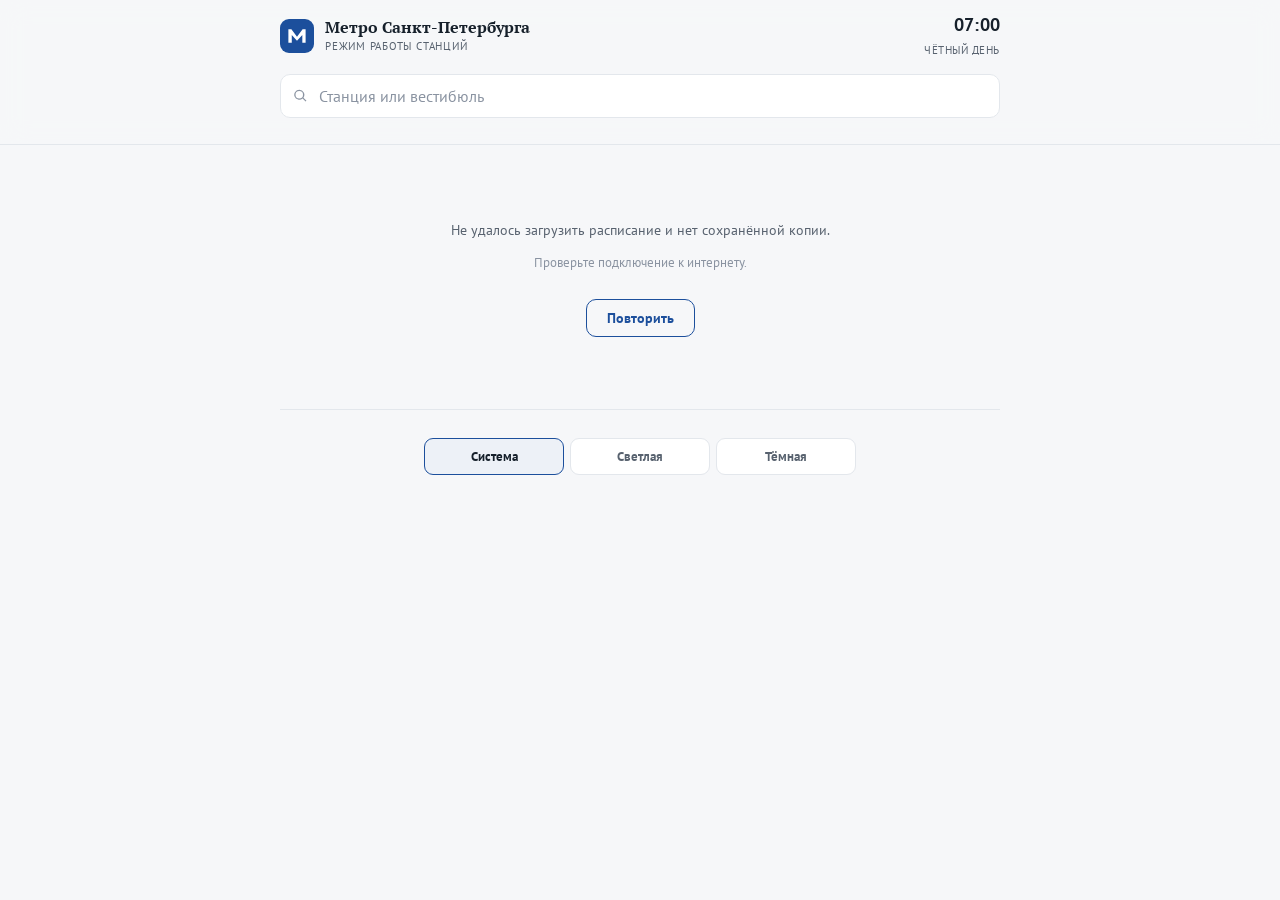
==== index.html @ eb992fce "Add files via upload second edition" ====
<!DOCTYPE html>
<html lang="ru" data-theme="system">
<head>
  <meta charset="UTF-8">
  <meta name="viewport" content="width=device-width, initial-scale=1, viewport-fit=cover">
  <meta name="theme-color" content="#ffffff" id="themeColor">
  <meta name="description" content="Время работы вестибюлей, первые и последние поезда метро Санкт-Петербурга. Работает офлайн.">
  <title>Метро СПб · Режим станций</title>

  <link rel="manifest" href="manifest.webmanifest">
  <link rel="icon" type="image/png" sizes="32x32" href="icons/favicon-32.png">
  <link rel="apple-touch-icon" href="icons/apple-touch-icon.png">
  <meta name="apple-mobile-web-app-capable" content="yes">
  <meta name="apple-mobile-web-app-status-bar-style" content="black-translucent">
  <meta name="apple-mobile-web-app-title" content="Метро СПб">

  <link rel="preconnect" href="https://fonts.googleapis.com">
  <link rel="preconnect" href="https://fonts.gstatic.com" crossorigin>
  <link rel="stylesheet" href="https://fonts.googleapis.com/css2?family=PT+Sans:ital,wght@0,400;0,700;1,400&family=PT+Serif:wght@400;700&display=swap">

  <link rel="stylesheet" href="styles.css">
</head>
<body>
  <!-- Переиспользуемый логотип «М» метрополитена -->
  <svg width="0" height="0" style="position:absolute" aria-hidden="true">
    <symbol id="metroM" viewBox="0 0 24 24">
      <path d="M2.6 19.4V4.6h3.3l6.1 8.1 6.1-8.1h3.3v14.8h-3.6v-8.6L12 17.1 6.3 10.8v8.6z"
            fill="currentColor"/>
    </symbol>
  </svg>

  <header class="topbar" id="topbar">
    <div class="topbar__row">
      <div class="brand">
        <span class="brand__mark" aria-hidden="true">
          <svg class="brand__m" viewBox="0 0 24 24"><use href="#metroM"/></svg>
        </span>
        <span class="brand__text">
          <span class="brand__title">Метро Санкт-Петербурга</span>
          <span class="brand__sub">режим работы станций</span>
        </span>
      </div>
      <div class="clock" id="clock">
        <span class="clock__time" id="clockTime">--:--</span>
        <span class="clock__parity" id="clockParity"></span>
      </div>
    </div>

    <div class="search">
      <input id="search" type="search" inputmode="search" autocomplete="off"
             placeholder="Станция или вестибюль" aria-label="Поиск станции">
      <button class="search__clear" id="searchClear" aria-label="Очистить" hidden>×</button>
    </div>

    <nav class="lines" id="lineFilter" aria-label="Линии"></nav>
  </header>

  <main id="list" class="list" aria-live="polite" aria-busy="true">
    <div class="loader" id="loader">
      <span class="loader__spin" aria-hidden="true"></span>
      <span class="loader__text">Загрузка расписания…</span>
    </div>
  </main>

  <footer class="foot" id="foot"></footer>

  <div class="theme" role="group" aria-label="Тема оформления">
    <button class="theme__btn" data-theme-set="system">Система</button>
    <button class="theme__btn" data-theme-set="light">Светлая</button>
    <button class="theme__btn" data-theme-set="dark">Тёмная</button>
  </div>

  <div class="toast" id="toast" role="status" aria-live="polite" hidden></div>

  <script type="module" src="app.js"></script>
</body>
</html>
---- styles.css ----
/* ===== Темы ===== */
:root {
  --bg: #f6f7f9;
  --surface: #ffffff;
  --surface-2: #f0f2f5;
  --hair: #e3e7ec;
  --text: #16202b;
  --muted: #58626f;
  --muted-2: #8a93a1;
  --open: #15824f;
  --soon: #ad6a14;
  --shut: #7c8694;
  --accent: #1c4f9c;
  --shadow: 0 1px 2px rgba(20,30,45,.05), 0 1px 1px rgba(20,30,45,.04);

  --serif: "PT Serif", Georgia, "Times New Roman", serif;
  --sans: "PT Sans", -apple-system, BlinkMacSystemFont, "Segoe UI", Roboto, Arial, sans-serif;

  --r: 12px;
  --pad: 16px;
  --maxw: 720px;
  --safe-t: env(safe-area-inset-top, 0px);
  --safe-b: env(safe-area-inset-bottom, 0px);

  font-synthesis-weight: none;
  -webkit-text-size-adjust: 100%;
}

@media (prefers-color-scheme: dark) {
  :root {
    --bg: #0c0f14; --surface: #141a23; --surface-2: #1a212c; --hair: #28303d;
    --text: #eef2f7; --muted: #93a0b4; --muted-2: #6b7689;
    --open: #34d39a; --soon: #f5b14c; --shut: #7a8090; --accent: #8fb0ff;
    --shadow: none;
  }
}
:root[data-theme="light"] {
  --bg: #f6f7f9; --surface: #ffffff; --surface-2: #f0f2f5; --hair: #e3e7ec;
  --text: #16202b; --muted: #58626f; --muted-2: #8a93a1;
  --open: #15824f; --soon: #ad6a14; --shut: #7c8694; --accent: #1c4f9c;
  --shadow: 0 1px 2px rgba(20,30,45,.05), 0 1px 1px rgba(20,30,45,.04);
}
:root[data-theme="dark"] {
  --bg: #0c0f14; --surface: #141a23; --surface-2: #1a212c; --hair: #28303d;
  --text: #eef2f7; --muted: #93a0b4; --muted-2: #6b7689;
  --open: #34d39a; --soon: #f5b14c; --shut: #7a8090; --accent: #8fb0ff;
  --shadow: none;
}

* { box-sizing: border-box; }
html, body { margin: 0; }
body {
  background: var(--bg);
  color: var(--text);
  font-family: var(--sans);
  font-size: 16px;
  line-height: 1.4;
  -webkit-font-smoothing: antialiased;
  overflow-wrap: anywhere;
}
.tnum { font-variant-numeric: tabular-nums; font-feature-settings: "tnum" 1; }

/* ===== Логотип «М» ===== */
.mmark {
  flex: none;
  display: inline-flex; align-items: center; gap: 1px;
  background: var(--c, var(--muted)); color: #fff;
  border-radius: 6px; padding: 3px 7px 3px 5px;
  font-family: var(--sans); font-weight: 700; line-height: 1;
}
.mmark svg { width: 15px; height: 15px; }
.mmark__n { font-size: 13px; letter-spacing: .01em; }

/* ===== Шапка ===== */
.topbar {
  position: sticky; top: 0; z-index: 20;
  background: color-mix(in srgb, var(--bg) 88%, transparent);
  backdrop-filter: saturate(140%) blur(14px);
  -webkit-backdrop-filter: saturate(140%) blur(14px);
  border-bottom: 1px solid var(--hair);
  padding: calc(var(--safe-t) + 12px) var(--pad) 12px;
}
.topbar__row {
  max-width: var(--maxw); margin: 0 auto;
  display: flex; align-items: center; justify-content: space-between; gap: 12px;
}
.brand { display: flex; align-items: center; gap: 11px; min-width: 0; }
.brand__mark {
  flex: none; width: 34px; height: 34px; border-radius: 9px;
  display: grid; place-items: center;
  background: var(--accent); color: #fff;
}
.brand__m { width: 22px; height: 22px; fill: currentColor; }
.brand__text { display: flex; flex-direction: column; min-width: 0; }
.brand__title {
  font-family: var(--serif); font-weight: 700; font-size: 15.5px; letter-spacing: 0;
  white-space: nowrap; overflow: hidden; text-overflow: ellipsis;
}
.brand__sub { font-size: 11px; color: var(--muted); text-transform: uppercase; letter-spacing: .07em; }

.clock { text-align: right; flex: none; }
.clock__time { display: block; font-weight: 700; font-size: 18px; letter-spacing: .01em; font-variant-numeric: tabular-nums; }
.clock__parity { font-size: 10.5px; color: var(--muted); text-transform: uppercase; letter-spacing: .05em; }

/* ===== Поиск ===== */
.search { max-width: var(--maxw); margin: 14px auto 0; position: relative; }
.search input {
  width: 100%; appearance: none;
  background: var(--surface); border: 1px solid var(--hair); border-radius: 10px;
  color: var(--text); font-family: var(--sans); font-size: 16px;
  padding: 11px 40px 11px 38px; outline: none;
}
.search input::placeholder { color: var(--muted-2); }
.search input:focus { border-color: var(--accent); }
.search::before {
  content: ""; position: absolute; left: 13px; top: 50%; transform: translateY(-50%);
  width: 15px; height: 15px; background: var(--muted-2);
  -webkit-mask: url("data:image/svg+xml;utf8,<svg xmlns='http://www.w3.org/2000/svg' viewBox='0 0 24 24'><path fill='black' d='M10 2a8 8 0 105.29 14.03l4.84 4.84 1.42-1.42-4.84-4.84A8 8 0 0010 2zm0 2a6 6 0 110 12 6 6 0 010-12z'/></svg>") center/contain no-repeat;
  mask: url("data:image/svg+xml;utf8,<svg xmlns='http://www.w3.org/2000/svg' viewBox='0 0 24 24'><path fill='black' d='M10 2a8 8 0 105.29 14.03l4.84 4.84 1.42-1.42-4.84-4.84A8 8 0 0010 2zm0 2a6 6 0 110 12 6 6 0 010-12z'/></svg>") center/contain no-repeat;
}
.search__clear {
  position: absolute; right: 6px; top: 50%; transform: translateY(-50%);
  width: 30px; height: 30px; border: 0; border-radius: 50%;
  background: transparent; color: var(--muted); font-size: 22px; line-height: 1; cursor: pointer;
}

/* ===== Фильтр линий ===== */
.lines {
  max-width: var(--maxw); margin: 12px auto 0;
  display: flex; gap: 7px; overflow-x: auto; scrollbar-width: none; padding-bottom: 2px;
}
.lines::-webkit-scrollbar { display: none; }
.chip {
  flex: none; display: inline-flex; align-items: center; gap: 6px;
  height: 32px; padding: 0 12px; border-radius: 999px;
  border: 1px solid var(--hair); background: var(--surface);
  color: var(--text); font-family: var(--sans); font-size: 13px; font-weight: 700; cursor: pointer;
  transition: border-color .12s, background .12s;
}
.chip__m { display: inline-flex; }
.chip__m svg { width: 14px; height: 14px; fill: currentColor; }
.chip[aria-pressed="true"] { border-color: var(--accent); background: color-mix(in srgb, var(--accent) 9%, var(--surface)); }

/* ===== Список ===== */
.list { max-width: var(--maxw); margin: 0 auto; padding: 6px var(--pad) 8px; }

.line-head { display: flex; align-items: center; gap: 10px; padding: 22px 2px 9px; }
.line-head__text { display: flex; flex-direction: column; min-width: 0; }
.line-head__name { font-family: var(--serif); font-weight: 700; font-size: 15px; }
.line-head__dir { color: var(--muted); font-size: 11.5px; margin-top: 1px; }

.stn {
  background: var(--surface); border: 1px solid var(--hair);
  border-radius: var(--r); margin-top: 7px; overflow: hidden; box-shadow: var(--shadow);
}
.stn--closed { opacity: .6; }
.stn__head {
  display: grid; grid-template-columns: auto 1fr auto auto; gap: 10px;
  align-items: center; width: 100%; text-align: left;
  background: transparent; border: 0; color: inherit; font: inherit;
  padding: 12px 13px; cursor: pointer; -webkit-tap-highlight-color: transparent;
}
.stn__name { font-family: var(--serif); font-weight: 700; font-size: 15.5px; min-width: 0; }
.stn__status { justify-self: end; }
.stn__chev {
  justify-self: end; width: 9px; height: 9px; flex: none;
  border-right: 2px solid var(--muted-2); border-bottom: 2px solid var(--muted-2);
  transform: rotate(45deg) translate(-1px,-1px); transition: transform .15s;
}
.stn__head[aria-expanded="true"] .stn__chev { transform: rotate(-135deg); }

.pill {
  display: inline-flex; align-items: center;
  font-size: 11.5px; font-weight: 700; padding: 4px 9px; border-radius: 999px; white-space: nowrap;
}
.pill--open { color: var(--open); background: color-mix(in srgb, var(--open) 13%, transparent); }
.pill--soon { color: var(--soon); background: color-mix(in srgb, var(--soon) 14%, transparent); }
.pill--shut { color: var(--shut); background: color-mix(in srgb, var(--shut) 15%, transparent); }

.stn__body { padding: 0 13px 13px; }
.stn__body[hidden] { display: none; }

/* поезда */
.dirs { display: grid; gap: 7px; }
.dir { background: var(--surface-2); border: 1px solid var(--hair); border-radius: 10px; padding: 9px 11px; }
.dir__to { font-size: 12.5px; color: var(--text); font-weight: 700; margin-bottom: 6px; }
.dir__row { display: flex; align-items: baseline; gap: 8px; margin-top: 4px; flex-wrap: wrap; }
.dir__lbl { font-size: 10.5px; color: var(--muted-2); text-transform: uppercase; letter-spacing: .04em; width: 62px; flex: none; }
.tt { font-weight: 700; font-size: 16.5px; display: inline-flex; align-items: baseline; gap: 3px; }
.tt small { font-size: 9.5px; font-weight: 700; color: var(--muted-2); text-transform: uppercase; }
.tt--today { color: var(--text); }
.tt--today small { color: var(--accent); }
.tt--off { opacity: .38; }
.tt--last { color: var(--text); }
.dir__cd {
  font-size: 11.5px; font-weight: 700; color: var(--soon);
  background: color-mix(in srgb, var(--soon) 13%, transparent); padding: 2px 8px; border-radius: 999px;
}
.dir__cd--now { color: #fff; background: var(--soon); }

/* вестибюли */
.vest { margin-top: 7px; }
.vt { padding: 11px 0; border-top: 1px solid var(--hair); }
.vt:first-child { border-top: 0; padding-top: 4px; }
.vt__head { display: flex; align-items: flex-start; gap: 8px; margin-bottom: 8px; }
.vt__dot { width: 8px; height: 8px; border-radius: 50%; margin-top: 5px; flex: none; }
.vt__dot--open { background: var(--open); }
.vt__dot--shut { background: var(--shut); }
.vt__dot--unk { background: var(--muted-2); }
.vt__name { font-size: 13.5px; line-height: 1.35; }
.vt__grid { display: flex; gap: 7px; padding-left: 16px; }
.vt__grid > div {
  flex: 1; background: var(--surface-2); border: 1px solid var(--hair);
  border-radius: 9px; padding: 7px 9px; display: flex; flex-direction: column; gap: 3px;
}
.vt__lbl { font-size: 9.5px; color: var(--muted-2); text-transform: uppercase; letter-spacing: .03em; }
.vt__grid .tnum { font-weight: 700; font-size: 14.5px; }
.vest__note {
  margin: 8px 0 0 16px; font-size: 12px; color: var(--soon);
  background: color-mix(in srgb, var(--soon) 9%, transparent); border-radius: 8px; padding: 6px 9px;
}

.closed-banner {
  font-size: 13px; color: var(--shut);
  background: color-mix(in srgb, var(--shut) 12%, transparent);
  border: 1px solid var(--hair); border-radius: 9px; padding: 10px 12px;
}

/* ===== Загрузка / пусто / ошибка ===== */
.loader { display: flex; flex-direction: column; align-items: center; gap: 14px; padding: 70px 20px; color: var(--muted); }
.loader__spin {
  width: 30px; height: 30px; border-radius: 50%;
  border: 3px solid var(--hair); border-top-color: var(--accent);
  animation: spin .8s linear infinite;
}
.loader__text { font-size: 13.5px; }
@keyframes spin { to { transform: rotate(360deg); } }

.empty { text-align: center; color: var(--muted); padding: 56px 20px; font-size: 14px; }
.empty__hint { color: var(--muted-2); font-size: 13px; }
.retry {
  margin-top: 14px; border: 1px solid var(--accent); background: transparent; color: var(--accent);
  font-family: var(--sans); font-weight: 700; font-size: 14px; padding: 9px 20px; border-radius: 10px; cursor: pointer;
}
.retry:hover { background: color-mix(in srgb, var(--accent) 10%, transparent); }

/* ===== Подвал ===== */
.foot {
  max-width: var(--maxw); margin: 0 auto; padding: 14px var(--pad) 6px;
  color: var(--muted-2); font-size: 12px; line-height: 1.6; border-top: 1px solid var(--hair); margin-top: 8px;
}
.foot p { margin: 4px 0; }
.foot__date { color: var(--muted); }
.foot a { color: var(--muted); text-decoration: none; border-bottom: 1px solid var(--hair); }
.foot a:hover { color: var(--text); }
.foot__links { margin-top: 6px; }
.foot__meta { margin-top: 8px; }

/* ===== Переключатель темы (внизу) ===== */
.theme {
  max-width: var(--maxw);
  margin: 8px auto calc(20px + var(--safe-b));
  padding: 0 var(--pad);
  display: flex; justify-content: center; gap: 6px;
}
.theme__btn {
  flex: 1; max-width: 140px;
  border: 1px solid var(--hair); background: var(--surface); color: var(--muted);
  font-family: var(--sans); font-size: 13px; font-weight: 700;
  padding: 9px 10px; border-radius: 9px; cursor: pointer;
  transition: border-color .12s, color .12s, background .12s;
}
.theme__btn[aria-pressed="true"] { border-color: var(--accent); color: var(--text); background: color-mix(in srgb, var(--accent) 8%, var(--surface)); }

/* ===== Тост ===== */
.toast {
  position: fixed; left: 50%; bottom: calc(24px + var(--safe-b));
  transform: translateX(-50%) translateY(8px);
  background: var(--text); color: var(--bg);
  font-size: 13px; font-weight: 700; padding: 10px 16px; border-radius: 999px;
  box-shadow: 0 8px 30px rgba(0,0,0,.25);
  opacity: 0; pointer-events: none; transition: opacity .2s, transform .2s; z-index: 40;
  max-width: calc(100% - 32px);
}
.toast.show { opacity: 1; transform: translateX(-50%) translateY(0); }

/* ===== Доступность ===== */
:where(button, input, [tabindex]):focus-visible { outline: 2px solid var(--accent); outline-offset: 2px; border-radius: 8px; }
@media (prefers-reduced-motion: reduce) {
  * { transition: none !important; }
  .loader__spin { animation: none; border-top-color: var(--accent); opacity: .7; }
}
@media (min-width: 560px) { .dirs { grid-template-columns: 1fr 1fr; } }
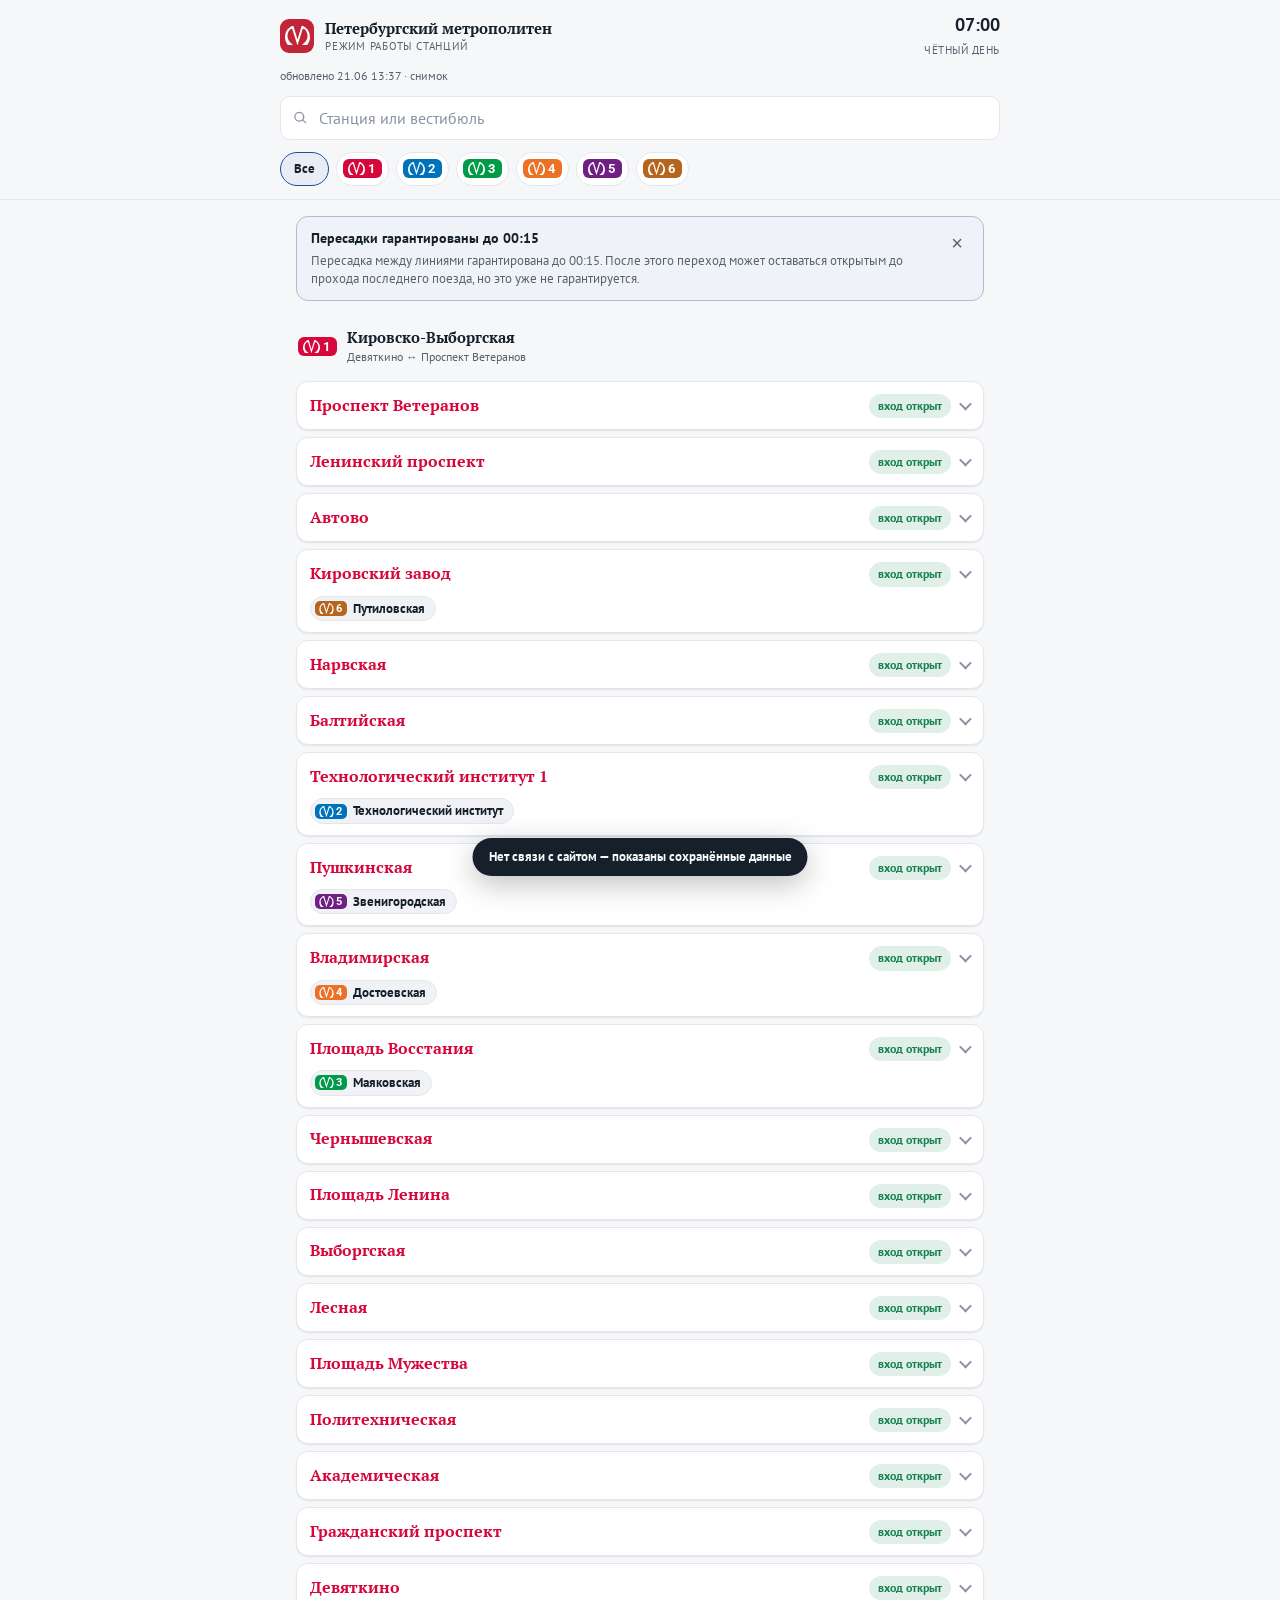
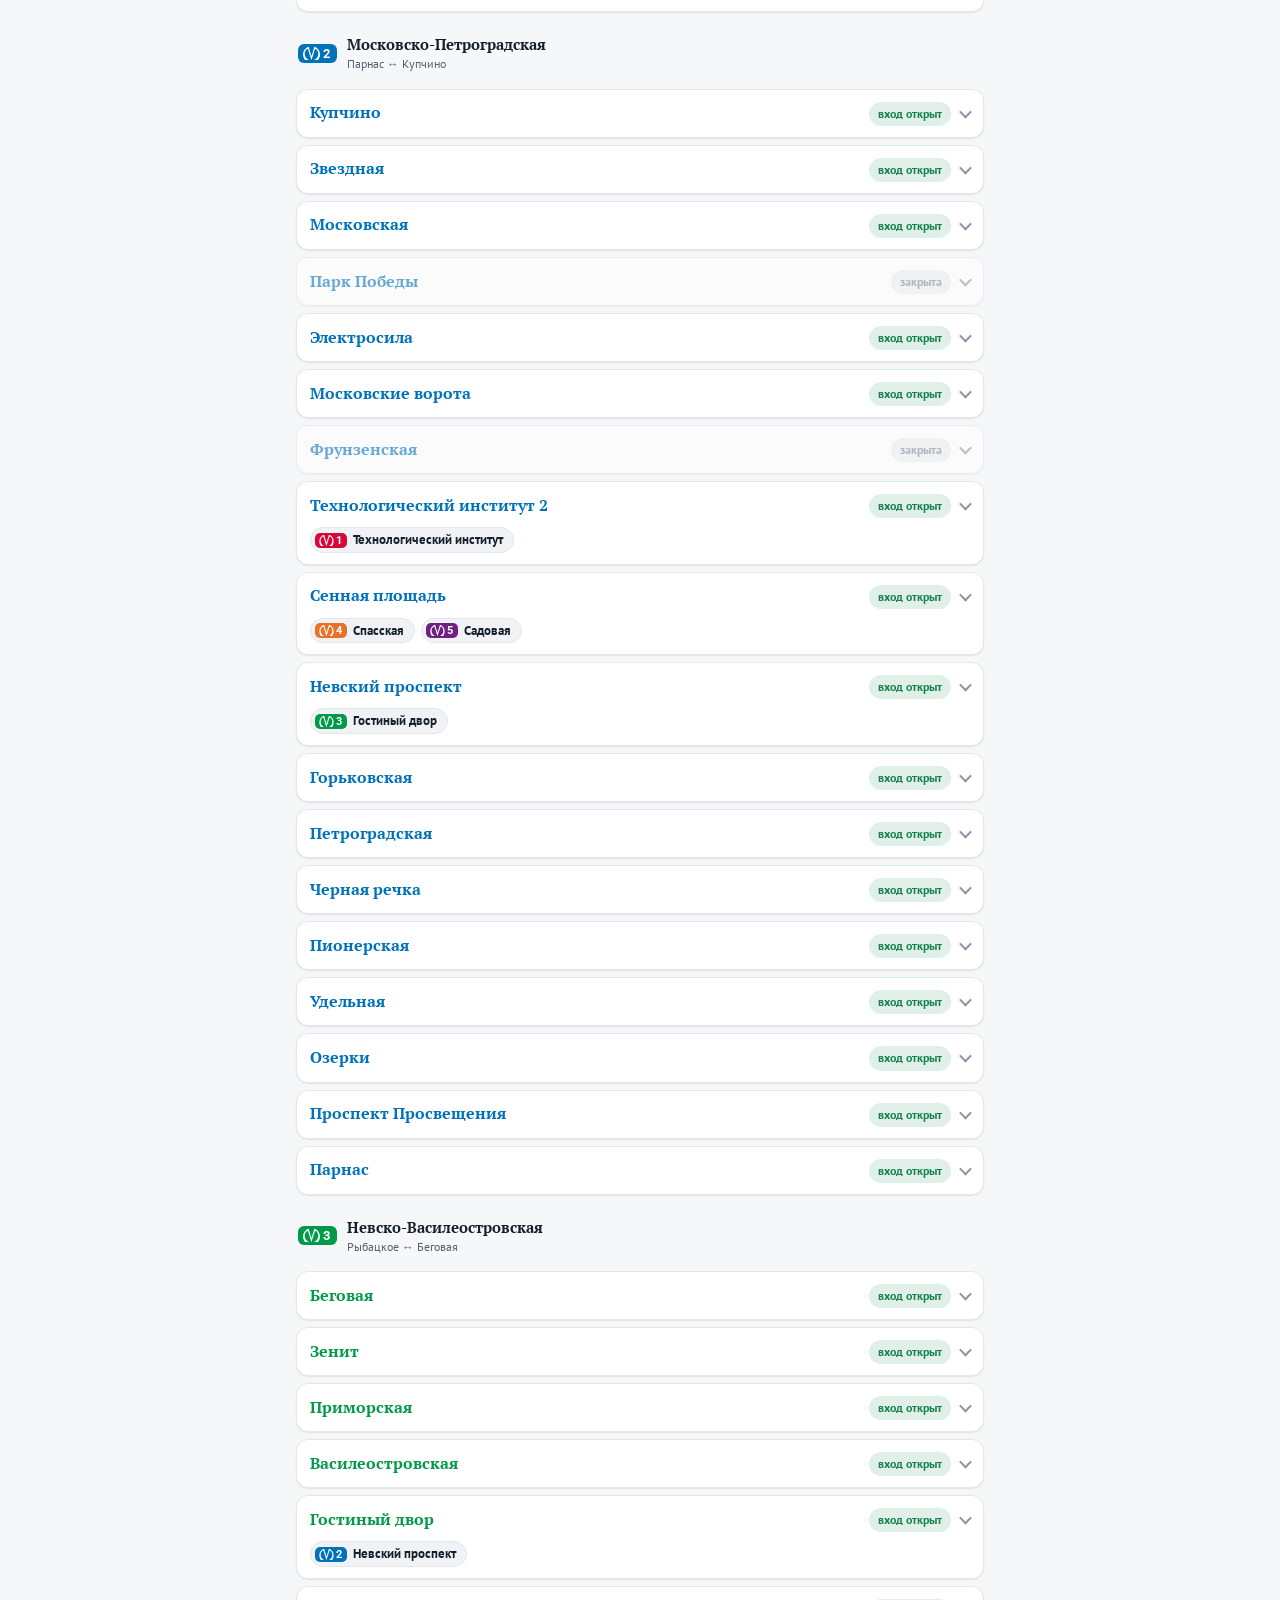
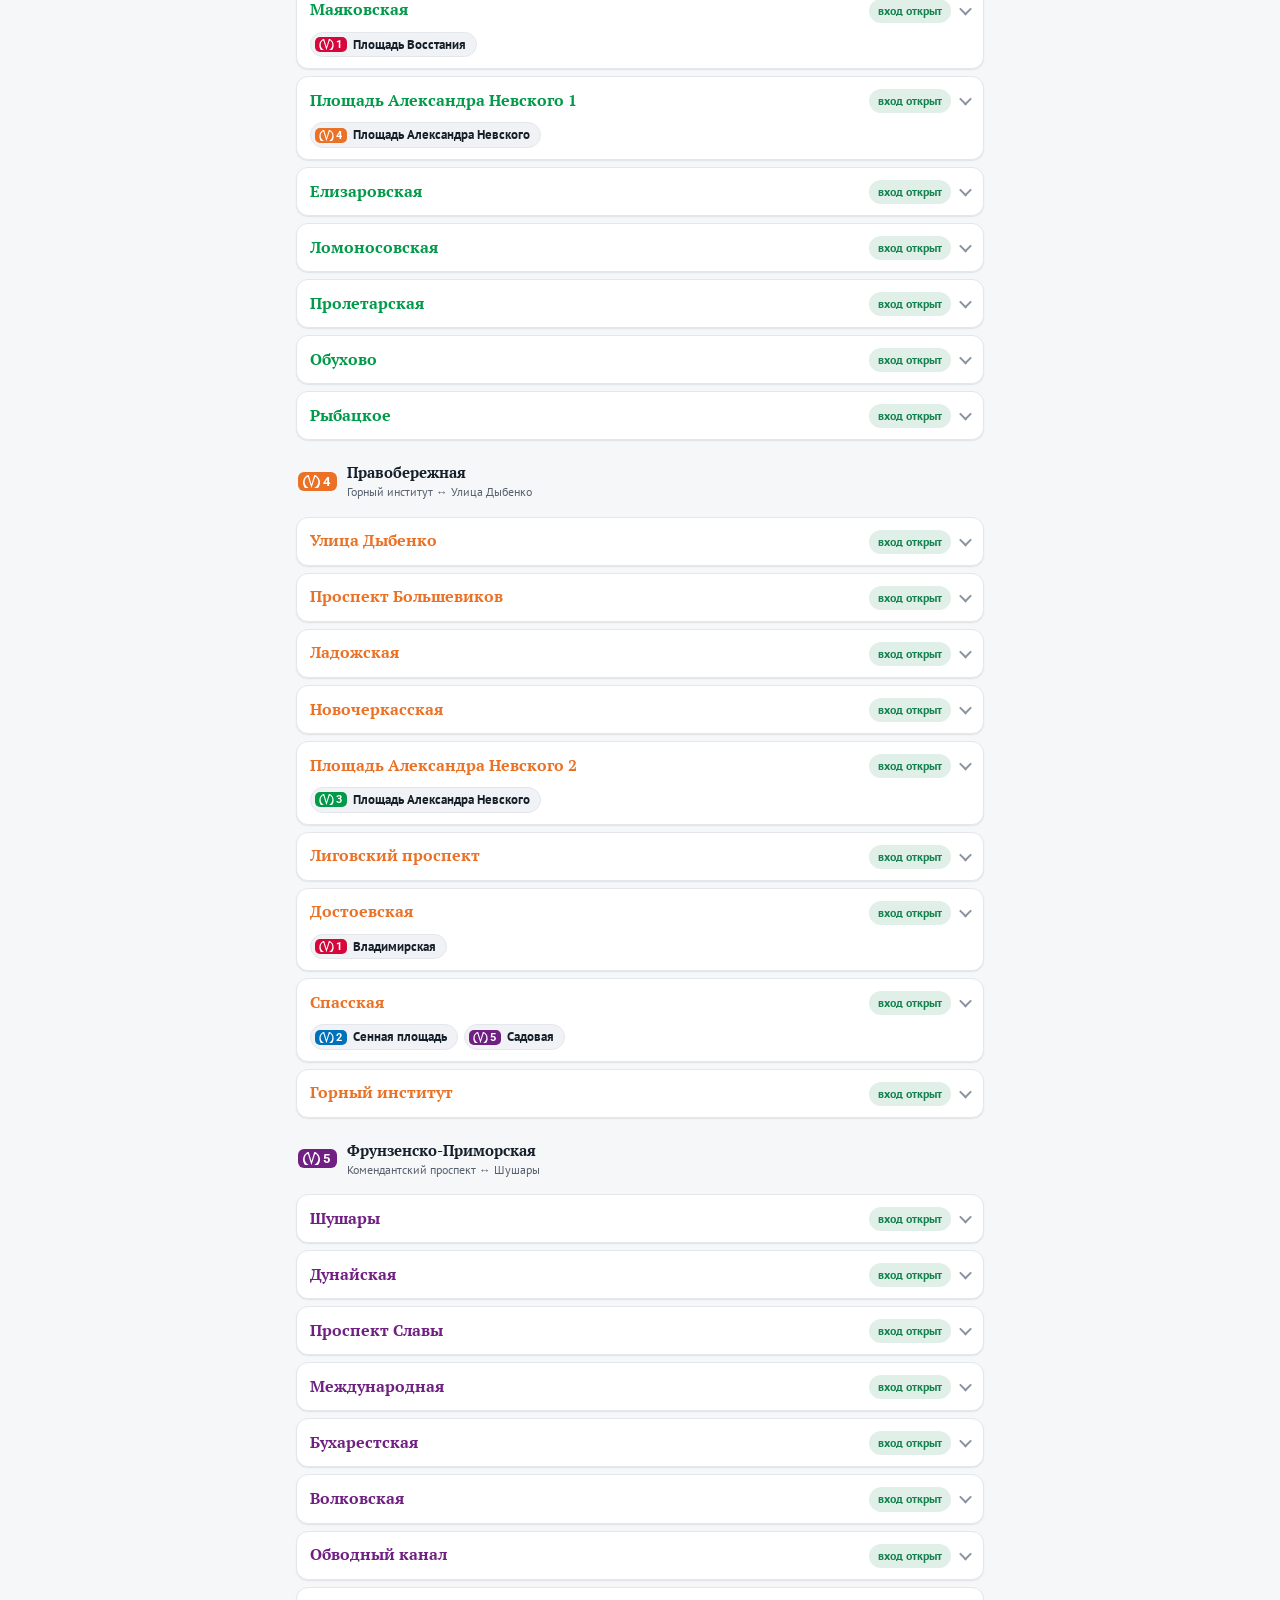
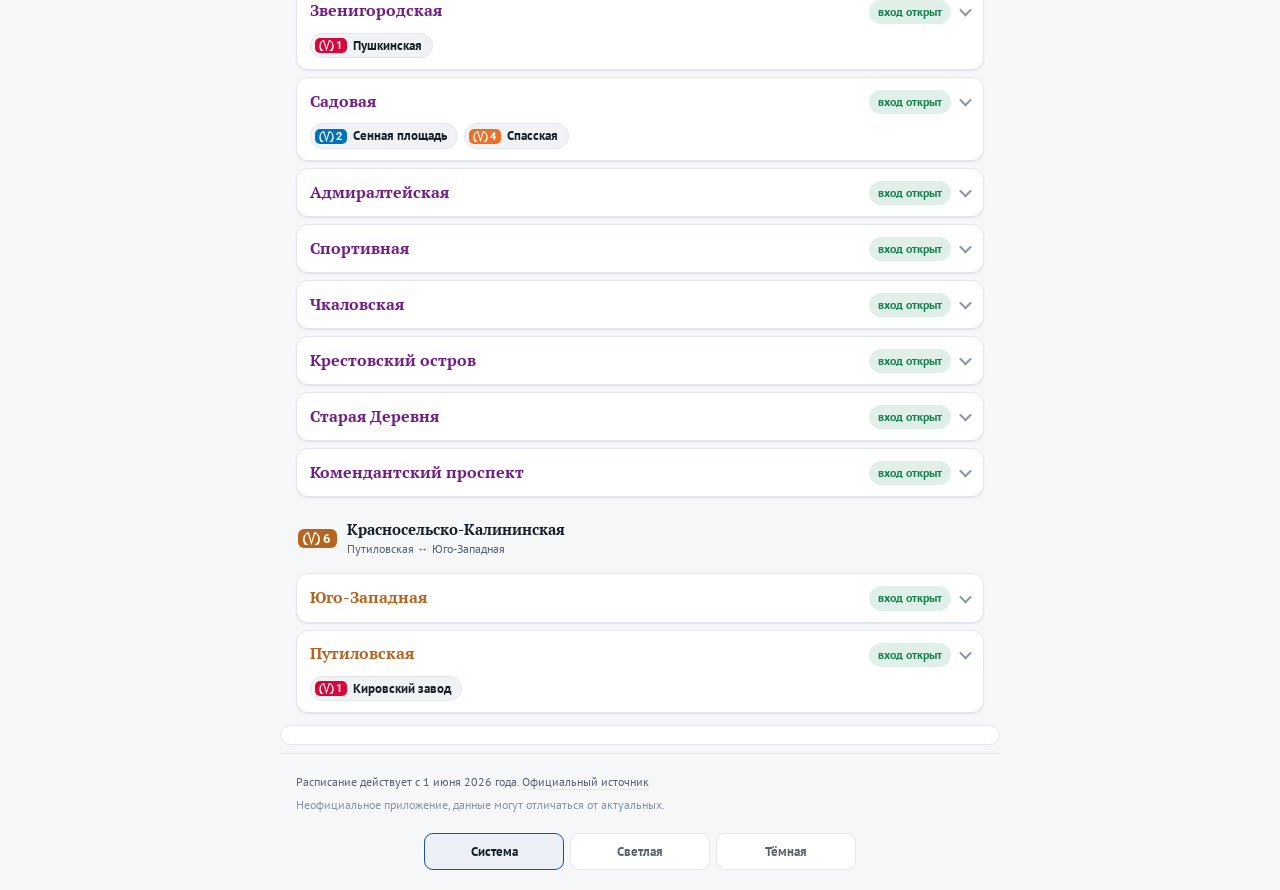
==== commit c2203928: "update" ====
--- a/index.html
+++ b/index.html
@@ -4,8 +4,8 @@
   <meta charset="UTF-8">
   <meta name="viewport" content="width=device-width, initial-scale=1, viewport-fit=cover">
   <meta name="theme-color" content="#ffffff" id="themeColor">
-  <meta name="description" content="Время работы вестибюлей, первые и последние поезда метро Санкт-Петербурга. Работает офлайн.">
-  <title>Метро СПб · Режим станций</title>
+  <meta name="description" content="Время работы вестибюлей, первые и последние поезда Петербургского метрополитена. Работает офлайн.">
+  <title>Петербургский метрополитен · режим станций</title>
 
   <link rel="manifest" href="manifest.webmanifest">
   <link rel="icon" type="image/png" sizes="32x32" href="icons/favicon-32.png">
@@ -16,16 +16,15 @@
 
   <link rel="preconnect" href="https://fonts.googleapis.com">
   <link rel="preconnect" href="https://fonts.gstatic.com" crossorigin>
-  <link rel="stylesheet" href="https://fonts.googleapis.com/css2?family=PT+Sans:ital,wght@0,400;0,700;1,400&family=PT+Serif:wght@400;700&display=swap">
+  <link rel="stylesheet" href="https://fonts.googleapis.com/css2?family=PT+Sans:ital,wght@0,400;0,700;1,400&family=PT+Serif:wght@400;700&family=Roboto:wght@700&display=swap">
 
   <link rel="stylesheet" href="styles.css">
 </head>
 <body>
-  <!-- Переиспользуемый логотип «М» метрополитена -->
+  <!-- Настоящий логотип Петербургского метрополитена -->
   <svg width="0" height="0" style="position:absolute" aria-hidden="true">
-    <symbol id="metroM" viewBox="0 0 24 24">
-      <path d="M2.6 19.4V4.6h3.3l6.1 8.1 6.1-8.1h3.3v14.8h-3.6v-8.6L12 17.1 6.3 10.8v8.6z"
-            fill="currentColor"/>
+    <symbol id="metroM" viewBox="0 0 20000000 15080000">
+      <path fill="currentColor" d="m6026765 2907127c-299804-1015676-1113594-904356-1.67e6 -431300-1370626 1266075-3155291 3923495-2013094 7.75e6 956578 3241739 4936901 5314839 4936901 5314839h-4.64e6s-2395828-2685264-2.61e6 -5843500c-271260-3993020 1327930-6511332 3183988-8153020 1741824-1544365 3398006-2003480 3398006-2003480l3387831 1.11e7 3387831-1.11e7s1656182 459116 3398006 2003480c1856058 1641687 3455248 4.16e6 3183988 8153020-214173 3158236-2.61e6 5843500-2.61e6 5843500h-4.64e6s3.98e6 -2073100 4936900-5314839c1142197-3826069-642468-6483489-2013094-7.75e6 -556826-473056-1370617-584376-1.67e6 431300-1027971 3241740-3973210 1.253e7 -3973210 1.253e7s-2945239-9291363-3973210-1.253e7z"/>
     </symbol>
   </svg>
 
@@ -33,10 +32,10 @@
     <div class="topbar__row">
       <div class="brand">
         <span class="brand__mark" aria-hidden="true">
-          <svg class="brand__m" viewBox="0 0 24 24"><use href="#metroM"/></svg>
+          <svg class="brand__m" viewBox="0 0 1326 1000"><use href="#metroM"/></svg>
         </span>
         <span class="brand__text">
-          <span class="brand__title">Метро Санкт-Петербурга</span>
+          <span class="brand__title">Петербургский метрополитен</span>
           <span class="brand__sub">режим работы станций</span>
         </span>
       </div>
@@ -45,6 +44,8 @@
         <span class="clock__parity" id="clockParity"></span>
       </div>
     </div>
+
+    <div class="updstatus" id="updStatus" aria-live="polite"></div>
 
     <div class="search">
       <input id="search" type="search" inputmode="search" autocomplete="off"
@@ -62,6 +63,9 @@
     </div>
   </main>
 
+  <!-- Свёрнутое напоминание о пересадках (после закрытия верхней карточки) -->
+  <button class="tmini" id="transferMini" hidden></button>
+
   <footer class="foot" id="foot"></footer>
 
   <div class="theme" role="group" aria-label="Тема оформления">
--- a/styles.css
+++ b/styles.css
@@ -1,113 +1,86 @@
 /* ===== Темы ===== */
 :root {
-  --bg: #f6f7f9;
-  --surface: #ffffff;
-  --surface-2: #f0f2f5;
-  --hair: #e3e7ec;
-  --text: #16202b;
-  --muted: #58626f;
-  --muted-2: #8a93a1;
-  --open: #15824f;
-  --soon: #ad6a14;
-  --shut: #7c8694;
-  --accent: #1c4f9c;
+  --bg: #f6f7f9; --surface: #ffffff; --surface-2: #f0f2f5; --hair: #e3e7ec;
+  --text: #16202b; --muted: #58626f; --muted-2: #8a93a1;
+  --open: #15824f; --soon: #ad6a14; --shut: #7c8694; --red: #c12537; --accent: #1c4f9c;
   --shadow: 0 1px 2px rgba(20,30,45,.05), 0 1px 1px rgba(20,30,45,.04);
-
+  --name-mix: 100%;
   --serif: "PT Serif", Georgia, "Times New Roman", serif;
   --sans: "PT Sans", -apple-system, BlinkMacSystemFont, "Segoe UI", Roboto, Arial, sans-serif;
-
-  --r: 12px;
-  --pad: 16px;
-  --maxw: 720px;
-  --safe-t: env(safe-area-inset-top, 0px);
-  --safe-b: env(safe-area-inset-bottom, 0px);
-
-  font-synthesis-weight: none;
-  -webkit-text-size-adjust: 100%;
-}
-
+  --mono: "Roboto", var(--sans);
+  --r: 12px; --pad: 16px; --maxw: 720px;
+  --safe-t: env(safe-area-inset-top, 0px); --safe-b: env(safe-area-inset-bottom, 0px);
+  font-synthesis-weight: none; -webkit-text-size-adjust: 100%;
+}
 @media (prefers-color-scheme: dark) {
-  :root {
-    --bg: #0c0f14; --surface: #141a23; --surface-2: #1a212c; --hair: #28303d;
-    --text: #eef2f7; --muted: #93a0b4; --muted-2: #6b7689;
-    --open: #34d39a; --soon: #f5b14c; --shut: #7a8090; --accent: #8fb0ff;
-    --shadow: none;
+  :root:not([data-theme="light"]) {
+    --bg: #06080b; --surface: #0e1218; --surface-2: #141a22; --hair: #232b37;
+    --text: #eef2f7; --muted: #8a97aa; --muted-2: #5e6878;
+    --open: #34d39a; --soon: #f5b14c; --shut: #7a8090; --red: #ff5d6c; --accent: #8fb0ff;
+    --shadow: none; --name-mix: 70%;
   }
 }
 :root[data-theme="light"] {
   --bg: #f6f7f9; --surface: #ffffff; --surface-2: #f0f2f5; --hair: #e3e7ec;
   --text: #16202b; --muted: #58626f; --muted-2: #8a93a1;
-  --open: #15824f; --soon: #ad6a14; --shut: #7c8694; --accent: #1c4f9c;
-  --shadow: 0 1px 2px rgba(20,30,45,.05), 0 1px 1px rgba(20,30,45,.04);
+  --open: #15824f; --soon: #ad6a14; --shut: #7c8694; --red: #c12537; --accent: #1c4f9c;
+  --shadow: 0 1px 2px rgba(20,30,45,.05), 0 1px 1px rgba(20,30,45,.04); --name-mix: 100%;
 }
 :root[data-theme="dark"] {
-  --bg: #0c0f14; --surface: #141a23; --surface-2: #1a212c; --hair: #28303d;
-  --text: #eef2f7; --muted: #93a0b4; --muted-2: #6b7689;
-  --open: #34d39a; --soon: #f5b14c; --shut: #7a8090; --accent: #8fb0ff;
-  --shadow: none;
+  --bg: #06080b; --surface: #0e1218; --surface-2: #141a22; --hair: #232b37;
+  --text: #eef2f7; --muted: #8a97aa; --muted-2: #5e6878;
+  --open: #34d39a; --soon: #f5b14c; --shut: #7a8090; --red: #ff5d6c; --accent: #8fb0ff;
+  --shadow: none; --name-mix: 70%;
 }
 
 * { box-sizing: border-box; }
 html, body { margin: 0; }
 body {
-  background: var(--bg);
-  color: var(--text);
-  font-family: var(--sans);
-  font-size: 16px;
-  line-height: 1.4;
-  -webkit-font-smoothing: antialiased;
-  overflow-wrap: anywhere;
+  background: var(--bg); color: var(--text);
+  font-family: var(--sans); font-size: 16px; line-height: 1.4;
+  -webkit-font-smoothing: antialiased; overflow-wrap: anywhere;
 }
 .tnum { font-variant-numeric: tabular-nums; font-feature-settings: "tnum" 1; }
 
 /* ===== Логотип «М» ===== */
 .mmark {
-  flex: none;
-  display: inline-flex; align-items: center; gap: 1px;
+  flex: none; display: inline-flex; align-items: center; gap: 3px;
   background: var(--c, var(--muted)); color: #fff;
-  border-radius: 6px; padding: 3px 7px 3px 5px;
-  font-family: var(--sans); font-weight: 700; line-height: 1;
-}
-.mmark svg { width: 15px; height: 15px; }
-.mmark__n { font-size: 13px; letter-spacing: .01em; }
+  border-radius: 6px; padding: 3px 7px 3px 5px; line-height: 1;
+}
+.mmark svg { width: 17px; height: 13px; display: block; }
+.mmark__n { font-family: var(--mono); font-weight: 700; font-size: 13px; }
+.mmark--sm { border-radius: 5px; padding: 2px 5px 2px 4px; gap: 2px; }
+.mmark--sm svg { width: 15px; height: 11px; }
+.mmark--sm .mmark__n { font-size: 11px; }
 
 /* ===== Шапка ===== */
 .topbar {
   position: sticky; top: 0; z-index: 20;
-  background: color-mix(in srgb, var(--bg) 88%, transparent);
-  backdrop-filter: saturate(140%) blur(14px);
-  -webkit-backdrop-filter: saturate(140%) blur(14px);
-  border-bottom: 1px solid var(--hair);
-  padding: calc(var(--safe-t) + 12px) var(--pad) 12px;
-}
-.topbar__row {
-  max-width: var(--maxw); margin: 0 auto;
-  display: flex; align-items: center; justify-content: space-between; gap: 12px;
-}
+  background: color-mix(in srgb, var(--bg) 90%, transparent);
+  backdrop-filter: saturate(140%) blur(14px); -webkit-backdrop-filter: saturate(140%) blur(14px);
+  border-bottom: 1px solid var(--hair); padding: calc(var(--safe-t) + 12px) var(--pad) 11px;
+}
+.topbar__row { max-width: var(--maxw); margin: 0 auto; display: flex; align-items: center; justify-content: space-between; gap: 12px; }
 .brand { display: flex; align-items: center; gap: 11px; min-width: 0; }
-.brand__mark {
-  flex: none; width: 34px; height: 34px; border-radius: 9px;
-  display: grid; place-items: center;
-  background: var(--accent); color: #fff;
-}
-.brand__m { width: 22px; height: 22px; fill: currentColor; }
+.brand__mark { flex: none; width: 34px; height: 34px; border-radius: 9px; display: grid; place-items: center; background: var(--red); color: #fff; }
+.brand__m { width: 25px; height: 19px; fill: currentColor; }
 .brand__text { display: flex; flex-direction: column; min-width: 0; }
-.brand__title {
-  font-family: var(--serif); font-weight: 700; font-size: 15.5px; letter-spacing: 0;
-  white-space: nowrap; overflow: hidden; text-overflow: ellipsis;
-}
+.brand__title { font-family: var(--serif); font-weight: 700; font-size: 15px; white-space: nowrap; overflow: hidden; text-overflow: ellipsis; }
 .brand__sub { font-size: 11px; color: var(--muted); text-transform: uppercase; letter-spacing: .07em; }
-
 .clock { text-align: right; flex: none; }
-.clock__time { display: block; font-weight: 700; font-size: 18px; letter-spacing: .01em; font-variant-numeric: tabular-nums; }
+.clock__time { display: block; font-weight: 700; font-size: 18px; font-variant-numeric: tabular-nums; }
 .clock__parity { font-size: 10.5px; color: var(--muted); text-transform: uppercase; letter-spacing: .05em; }
 
+.updstatus { max-width: var(--maxw); margin: 8px auto 0; font-size: 11.5px; color: var(--muted); display: flex; align-items: center; gap: 6px; min-height: 14px; }
+.updstatus__pulse { width: 7px; height: 7px; border-radius: 50%; background: var(--accent); animation: pulse 1.1s ease-in-out infinite; }
+@keyframes pulse { 0%,100% { opacity: .35; } 50% { opacity: 1; } }
+
 /* ===== Поиск ===== */
-.search { max-width: var(--maxw); margin: 14px auto 0; position: relative; }
+.search { max-width: var(--maxw); margin: 12px auto 0; position: relative; }
 .search input {
-  width: 100%; appearance: none;
-  background: var(--surface); border: 1px solid var(--hair); border-radius: 10px;
-  color: var(--text); font-family: var(--sans); font-size: 16px;
+  width: 100%; appearance: none; background: var(--surface); border: 1px solid var(--hair);
+  border-radius: 10px; color: var(--text); font-family: var(--sans); font-size: 16px;
   padding: 11px 40px 11px 38px; outline: none;
 }
 .search input::placeholder { color: var(--muted-2); }
@@ -118,90 +91,103 @@
   -webkit-mask: url("data:image/svg+xml;utf8,<svg xmlns='http://www.w3.org/2000/svg' viewBox='0 0 24 24'><path fill='black' d='M10 2a8 8 0 105.29 14.03l4.84 4.84 1.42-1.42-4.84-4.84A8 8 0 0010 2zm0 2a6 6 0 110 12 6 6 0 010-12z'/></svg>") center/contain no-repeat;
   mask: url("data:image/svg+xml;utf8,<svg xmlns='http://www.w3.org/2000/svg' viewBox='0 0 24 24'><path fill='black' d='M10 2a8 8 0 105.29 14.03l4.84 4.84 1.42-1.42-4.84-4.84A8 8 0 0010 2zm0 2a6 6 0 110 12 6 6 0 010-12z'/></svg>") center/contain no-repeat;
 }
-.search__clear {
-  position: absolute; right: 6px; top: 50%; transform: translateY(-50%);
-  width: 30px; height: 30px; border: 0; border-radius: 50%;
-  background: transparent; color: var(--muted); font-size: 22px; line-height: 1; cursor: pointer;
-}
+.search__clear { position: absolute; right: 6px; top: 50%; transform: translateY(-50%); width: 30px; height: 30px; border: 0; border-radius: 50%; background: transparent; color: var(--muted); font-size: 22px; line-height: 1; cursor: pointer; }
 
 /* ===== Фильтр линий ===== */
-.lines {
-  max-width: var(--maxw); margin: 12px auto 0;
-  display: flex; gap: 7px; overflow-x: auto; scrollbar-width: none; padding-bottom: 2px;
-}
+.lines { max-width: var(--maxw); margin: 12px auto 0; display: flex; gap: 7px; overflow-x: auto; scrollbar-width: none; padding-bottom: 2px; }
 .lines::-webkit-scrollbar { display: none; }
 .chip {
-  flex: none; display: inline-flex; align-items: center; gap: 6px;
-  height: 32px; padding: 0 12px; border-radius: 999px;
-  border: 1px solid var(--hair); background: var(--surface);
-  color: var(--text); font-family: var(--sans); font-size: 13px; font-weight: 700; cursor: pointer;
-  transition: border-color .12s, background .12s;
-}
-.chip__m { display: inline-flex; }
-.chip__m svg { width: 14px; height: 14px; fill: currentColor; }
-.chip[aria-pressed="true"] { border-color: var(--accent); background: color-mix(in srgb, var(--accent) 9%, var(--surface)); }
+  flex: none; display: inline-flex; align-items: center; height: 34px; border-radius: 999px;
+  border: 1px solid var(--hair); background: var(--surface); color: var(--text);
+  font-family: var(--sans); font-size: 13px; font-weight: 700; cursor: pointer;
+  transition: border-color .12s, background .12s; padding: 0 13px;
+}
+.chip--line { padding: 0 6px; }
+.chip[aria-pressed="true"] { border-color: var(--accent); background: color-mix(in srgb, var(--accent) 10%, var(--surface)); }
 
 /* ===== Список ===== */
-.list { max-width: var(--maxw); margin: 0 auto; padding: 6px var(--pad) 8px; }
-
+.list { max-width: var(--maxw); margin: 0 auto; padding: 8px var(--pad) 8px; }
+
+/* уведомления */
+.notice {
+  display: flex; gap: 10px; align-items: flex-start;
+  background: color-mix(in srgb, var(--accent) 7%, var(--surface));
+  border: 1px solid color-mix(in srgb, var(--accent) 28%, var(--hair));
+  border-radius: var(--r); padding: 12px 12px 12px 14px; margin: 8px 0 4px;
+}
+.notice--holiday { background: color-mix(in srgb, var(--soon) 9%, var(--surface)); border-color: color-mix(in srgb, var(--soon) 32%, var(--hair)); }
+.notice__body { min-width: 0; }
+.notice__title { font-weight: 700; font-size: 13.5px; margin-bottom: 3px; }
+.notice__text { margin: 0; font-size: 12.5px; color: var(--muted); line-height: 1.5; }
+.notice__text a { color: var(--accent); }
+.notice__x { flex: none; margin-left: auto; width: 28px; height: 28px; border: 0; border-radius: 8px; background: transparent; color: var(--muted); font-size: 20px; line-height: 1; cursor: pointer; }
+.notice__x:hover { background: color-mix(in srgb, var(--muted) 14%, transparent); }
+
+/* заголовок линии */
 .line-head { display: flex; align-items: center; gap: 10px; padding: 22px 2px 9px; }
 .line-head__text { display: flex; flex-direction: column; min-width: 0; }
 .line-head__name { font-family: var(--serif); font-weight: 700; font-size: 15px; }
 .line-head__dir { color: var(--muted); font-size: 11.5px; margin-top: 1px; }
 
-.stn {
-  background: var(--surface); border: 1px solid var(--hair);
-  border-radius: var(--r); margin-top: 7px; overflow: hidden; box-shadow: var(--shadow);
-}
-.stn--closed { opacity: .6; }
-.stn__head {
-  display: grid; grid-template-columns: auto 1fr auto auto; gap: 10px;
-  align-items: center; width: 100%; text-align: left;
-  background: transparent; border: 0; color: inherit; font: inherit;
-  padding: 12px 13px; cursor: pointer; -webkit-tap-highlight-color: transparent;
-}
-.stn__name { font-family: var(--serif); font-weight: 700; font-size: 15.5px; min-width: 0; }
+/* станция */
+.stn { background: var(--surface); border: 1px solid var(--hair); border-radius: var(--r); margin-top: 7px; box-shadow: var(--shadow); overflow: hidden; }
+.stn--closed { opacity: .58; }
+.stn.flash { animation: flash 1.4s ease-out; }
+@keyframes flash { 0%,12% { box-shadow: 0 0 0 2px var(--accent); } 100% { box-shadow: var(--shadow); } }
+
+.stn__top { padding: 11px 13px; }
+.stn__toggle {
+  display: grid; grid-template-columns: 1fr auto auto; gap: 10px; align-items: center;
+  width: 100%; text-align: left; background: transparent; border: 0; color: inherit; font: inherit;
+  padding: 0; cursor: pointer; -webkit-tap-highlight-color: transparent;
+}
+.stn__name { font-family: var(--serif); font-weight: 700; font-size: 15.5px; min-width: 0; color: color-mix(in srgb, var(--line, var(--text)) var(--name-mix), var(--text)); }
 .stn__status { justify-self: end; }
-.stn__chev {
-  justify-self: end; width: 9px; height: 9px; flex: none;
-  border-right: 2px solid var(--muted-2); border-bottom: 2px solid var(--muted-2);
-  transform: rotate(45deg) translate(-1px,-1px); transition: transform .15s;
-}
-.stn__head[aria-expanded="true"] .stn__chev { transform: rotate(-135deg); }
-
-.pill {
-  display: inline-flex; align-items: center;
-  font-size: 11.5px; font-weight: 700; padding: 4px 9px; border-radius: 999px; white-space: nowrap;
-}
+.stn__chev { justify-self: end; width: 9px; height: 9px; flex: none; border-right: 2px solid var(--muted-2); border-bottom: 2px solid var(--muted-2); transform: rotate(45deg) translate(-1px,-1px); transition: transform .15s; }
+.stn__toggle[aria-expanded="true"] .stn__chev { transform: rotate(-135deg); }
+
+/* пересадки под названием */
+.stn__xfers { display: flex; flex-wrap: wrap; gap: 6px; margin-top: 9px; }
+.xfer {
+  display: inline-flex; align-items: center; gap: 6px;
+  background: var(--surface-2); border: 1px solid var(--hair); border-radius: 999px;
+  padding: 3px 10px 3px 4px; cursor: pointer; color: var(--text); font: inherit;
+}
+.xfer:hover { border-color: var(--accent); }
+.xfer__name { font-size: 12.5px; font-weight: 600; }
+
+.pill { display: inline-flex; align-items: center; font-size: 11.5px; font-weight: 700; padding: 4px 9px; border-radius: 999px; white-space: nowrap; }
 .pill--open { color: var(--open); background: color-mix(in srgb, var(--open) 13%, transparent); }
 .pill--soon { color: var(--soon); background: color-mix(in srgb, var(--soon) 14%, transparent); }
 .pill--shut { color: var(--shut); background: color-mix(in srgb, var(--shut) 15%, transparent); }
 
 .stn__body { padding: 0 13px 13px; }
 .stn__body[hidden] { display: none; }
+.sect-label { font-size: 10.5px; font-weight: 700; text-transform: uppercase; letter-spacing: .06em; color: var(--muted-2); margin: 12px 0 7px; }
 
 /* поезда */
 .dirs { display: grid; gap: 7px; }
 .dir { background: var(--surface-2); border: 1px solid var(--hair); border-radius: 10px; padding: 9px 11px; }
-.dir__to { font-size: 12.5px; color: var(--text); font-weight: 700; margin-bottom: 6px; }
-.dir__row { display: flex; align-items: baseline; gap: 8px; margin-top: 4px; flex-wrap: wrap; }
-.dir__lbl { font-size: 10.5px; color: var(--muted-2); text-transform: uppercase; letter-spacing: .04em; width: 62px; flex: none; }
-.tt { font-weight: 700; font-size: 16.5px; display: inline-flex; align-items: baseline; gap: 3px; }
-.tt small { font-size: 9.5px; font-weight: 700; color: var(--muted-2); text-transform: uppercase; }
+.dir__head { display: flex; align-items: baseline; justify-content: space-between; gap: 8px; margin-bottom: 7px; }
+.dir__to { font-size: 13px; color: var(--text); font-weight: 700; min-width: 0; }
+.ds { flex: none; font-size: 11px; font-weight: 700; padding: 2px 8px; border-radius: 999px; white-space: nowrap; }
+.ds--gone { color: #fff; background: var(--red); }
+.ds--soon { color: var(--soon); background: color-mix(in srgb, var(--soon) 16%, transparent); }
+.ds--ok { color: var(--open); background: color-mix(in srgb, var(--open) 14%, transparent); }
+.dir__row { display: flex; align-items: baseline; gap: 10px; margin-top: 4px; }
+.dir__lbl { font-size: 10.5px; color: var(--muted-2); text-transform: uppercase; letter-spacing: .04em; flex: none; }
+.dir__vals { margin-left: auto; display: inline-flex; align-items: baseline; gap: 12px; justify-content: flex-end; text-align: right; }
+.tt { font-weight: 700; font-size: 16px; display: inline-flex; align-items: baseline; gap: 3px; }
+.tt small { font-size: 9px; font-weight: 700; color: var(--muted-2); text-transform: uppercase; }
 .tt--today { color: var(--text); }
 .tt--today small { color: var(--accent); }
-.tt--off { opacity: .38; }
+.tt--off { opacity: .36; }
 .tt--last { color: var(--text); }
-.dir__cd {
-  font-size: 11.5px; font-weight: 700; color: var(--soon);
-  background: color-mix(in srgb, var(--soon) 13%, transparent); padding: 2px 8px; border-radius: 999px;
-}
-.dir__cd--now { color: #fff; background: var(--soon); }
 
 /* вестибюли */
-.vest { margin-top: 7px; }
+.vest { display: grid; gap: 2px; }
 .vt { padding: 11px 0; border-top: 1px solid var(--hair); }
-.vt:first-child { border-top: 0; padding-top: 4px; }
+.vt:first-child { border-top: 0; padding-top: 2px; }
 .vt__head { display: flex; align-items: flex-start; gap: 8px; margin-bottom: 8px; }
 .vt__dot { width: 8px; height: 8px; border-radius: 50%; margin-top: 5px; flex: none; }
 .vt__dot--open { background: var(--open); }
@@ -209,46 +195,34 @@
 .vt__dot--unk { background: var(--muted-2); }
 .vt__name { font-size: 13.5px; line-height: 1.35; }
 .vt__grid { display: flex; gap: 7px; padding-left: 16px; }
-.vt__grid > div {
-  flex: 1; background: var(--surface-2); border: 1px solid var(--hair);
-  border-radius: 9px; padding: 7px 9px; display: flex; flex-direction: column; gap: 3px;
-}
+.vt__grid > div { flex: 1; background: var(--surface-2); border: 1px solid var(--hair); border-radius: 9px; padding: 7px 9px; display: flex; flex-direction: column; gap: 3px; }
 .vt__lbl { font-size: 9.5px; color: var(--muted-2); text-transform: uppercase; letter-spacing: .03em; }
 .vt__grid .tnum { font-weight: 700; font-size: 14.5px; }
-.vest__note {
-  margin: 8px 0 0 16px; font-size: 12px; color: var(--soon);
-  background: color-mix(in srgb, var(--soon) 9%, transparent); border-radius: 8px; padding: 6px 9px;
-}
-
-.closed-banner {
-  font-size: 13px; color: var(--shut);
-  background: color-mix(in srgb, var(--shut) 12%, transparent);
-  border: 1px solid var(--hair); border-radius: 9px; padding: 10px 12px;
-}
-
-/* ===== Загрузка / пусто / ошибка ===== */
+.vest__note { margin: 8px 0 0 16px; font-size: 12px; color: var(--soon); background: color-mix(in srgb, var(--soon) 9%, transparent); border-radius: 8px; padding: 6px 9px; }
+
+.closed-banner { font-size: 13px; color: var(--shut); background: color-mix(in srgb, var(--shut) 12%, transparent); border: 1px solid var(--hair); border-radius: 9px; padding: 10px 12px; margin-top: 8px; }
+
+/* загрузка / пусто / ошибка */
 .loader { display: flex; flex-direction: column; align-items: center; gap: 14px; padding: 70px 20px; color: var(--muted); }
-.loader__spin {
-  width: 30px; height: 30px; border-radius: 50%;
-  border: 3px solid var(--hair); border-top-color: var(--accent);
-  animation: spin .8s linear infinite;
-}
+.loader__spin { width: 30px; height: 30px; border-radius: 50%; border: 3px solid var(--hair); border-top-color: var(--accent); animation: spin .8s linear infinite; }
 .loader__text { font-size: 13.5px; }
 @keyframes spin { to { transform: rotate(360deg); } }
-
 .empty { text-align: center; color: var(--muted); padding: 56px 20px; font-size: 14px; }
 .empty__hint { color: var(--muted-2); font-size: 13px; }
-.retry {
-  margin-top: 14px; border: 1px solid var(--accent); background: transparent; color: var(--accent);
-  font-family: var(--sans); font-weight: 700; font-size: 14px; padding: 9px 20px; border-radius: 10px; cursor: pointer;
-}
-.retry:hover { background: color-mix(in srgb, var(--accent) 10%, transparent); }
-
-/* ===== Подвал ===== */
-.foot {
-  max-width: var(--maxw); margin: 0 auto; padding: 14px var(--pad) 6px;
-  color: var(--muted-2); font-size: 12px; line-height: 1.6; border-top: 1px solid var(--hair); margin-top: 8px;
-}
+.retry { margin-top: 14px; border: 1px solid var(--accent); background: transparent; color: var(--accent); font-family: var(--sans); font-weight: 700; font-size: 14px; padding: 9px 20px; border-radius: 10px; cursor: pointer; }
+
+/* свёрнутое напоминание о пересадках */
+.tmini {
+  display: flex; align-items: center; gap: 8px; max-width: var(--maxw);
+  margin: 4px auto 0; width: calc(100% - 2 * var(--pad)); cursor: pointer;
+  background: var(--surface); border: 1px solid var(--hair); border-radius: 10px;
+  color: var(--muted); font: inherit; font-size: 12.5px; padding: 9px 12px;
+}
+.tmini__i { flex: none; width: 17px; height: 17px; border-radius: 50%; background: var(--accent); color: #fff; font-family: var(--serif); font-weight: 700; font-size: 11px; display: grid; place-items: center; }
+.tmini:hover { border-color: var(--accent); }
+
+/* подвал */
+.foot { max-width: var(--maxw); margin: 8px auto 0; padding: 14px var(--pad) 6px; color: var(--muted-2); font-size: 12px; line-height: 1.6; border-top: 1px solid var(--hair); }
 .foot p { margin: 4px 0; }
 .foot__date { color: var(--muted); }
 .foot a { color: var(--muted); text-decoration: none; border-bottom: 1px solid var(--hair); }
@@ -256,38 +230,16 @@
 .foot__links { margin-top: 6px; }
 .foot__meta { margin-top: 8px; }
 
-/* ===== Переключатель темы (внизу) ===== */
-.theme {
-  max-width: var(--maxw);
-  margin: 8px auto calc(20px + var(--safe-b));
-  padding: 0 var(--pad);
-  display: flex; justify-content: center; gap: 6px;
-}
-.theme__btn {
-  flex: 1; max-width: 140px;
-  border: 1px solid var(--hair); background: var(--surface); color: var(--muted);
-  font-family: var(--sans); font-size: 13px; font-weight: 700;
-  padding: 9px 10px; border-radius: 9px; cursor: pointer;
-  transition: border-color .12s, color .12s, background .12s;
-}
+/* переключатель темы */
+.theme { max-width: var(--maxw); margin: 8px auto calc(20px + var(--safe-b)); padding: 0 var(--pad); display: flex; justify-content: center; gap: 6px; }
+.theme__btn { flex: 1; max-width: 140px; border: 1px solid var(--hair); background: var(--surface); color: var(--muted); font-family: var(--sans); font-size: 13px; font-weight: 700; padding: 9px 10px; border-radius: 9px; cursor: pointer; transition: border-color .12s, color .12s, background .12s; }
 .theme__btn[aria-pressed="true"] { border-color: var(--accent); color: var(--text); background: color-mix(in srgb, var(--accent) 8%, var(--surface)); }
 
-/* ===== Тост ===== */
-.toast {
-  position: fixed; left: 50%; bottom: calc(24px + var(--safe-b));
-  transform: translateX(-50%) translateY(8px);
-  background: var(--text); color: var(--bg);
-  font-size: 13px; font-weight: 700; padding: 10px 16px; border-radius: 999px;
-  box-shadow: 0 8px 30px rgba(0,0,0,.25);
-  opacity: 0; pointer-events: none; transition: opacity .2s, transform .2s; z-index: 40;
-  max-width: calc(100% - 32px);
-}
+/* тост */
+.toast { position: fixed; left: 50%; bottom: calc(24px + var(--safe-b)); transform: translateX(-50%) translateY(8px); background: var(--text); color: var(--bg); font-size: 13px; font-weight: 700; padding: 10px 16px; border-radius: 999px; box-shadow: 0 8px 30px rgba(0,0,0,.25); opacity: 0; pointer-events: none; transition: opacity .2s, transform .2s; z-index: 40; max-width: calc(100% - 32px); }
 .toast.show { opacity: 1; transform: translateX(-50%) translateY(0); }
 
-/* ===== Доступность ===== */
+/* доступность */
 :where(button, input, [tabindex]):focus-visible { outline: 2px solid var(--accent); outline-offset: 2px; border-radius: 8px; }
-@media (prefers-reduced-motion: reduce) {
-  * { transition: none !important; }
-  .loader__spin { animation: none; border-top-color: var(--accent); opacity: .7; }
-}
+@media (prefers-reduced-motion: reduce) { *, .stn.flash { transition: none !important; animation: none !important; } .loader__spin { border-top-color: var(--accent); opacity: .7; } }
 @media (min-width: 560px) { .dirs { grid-template-columns: 1fr 1fr; } }
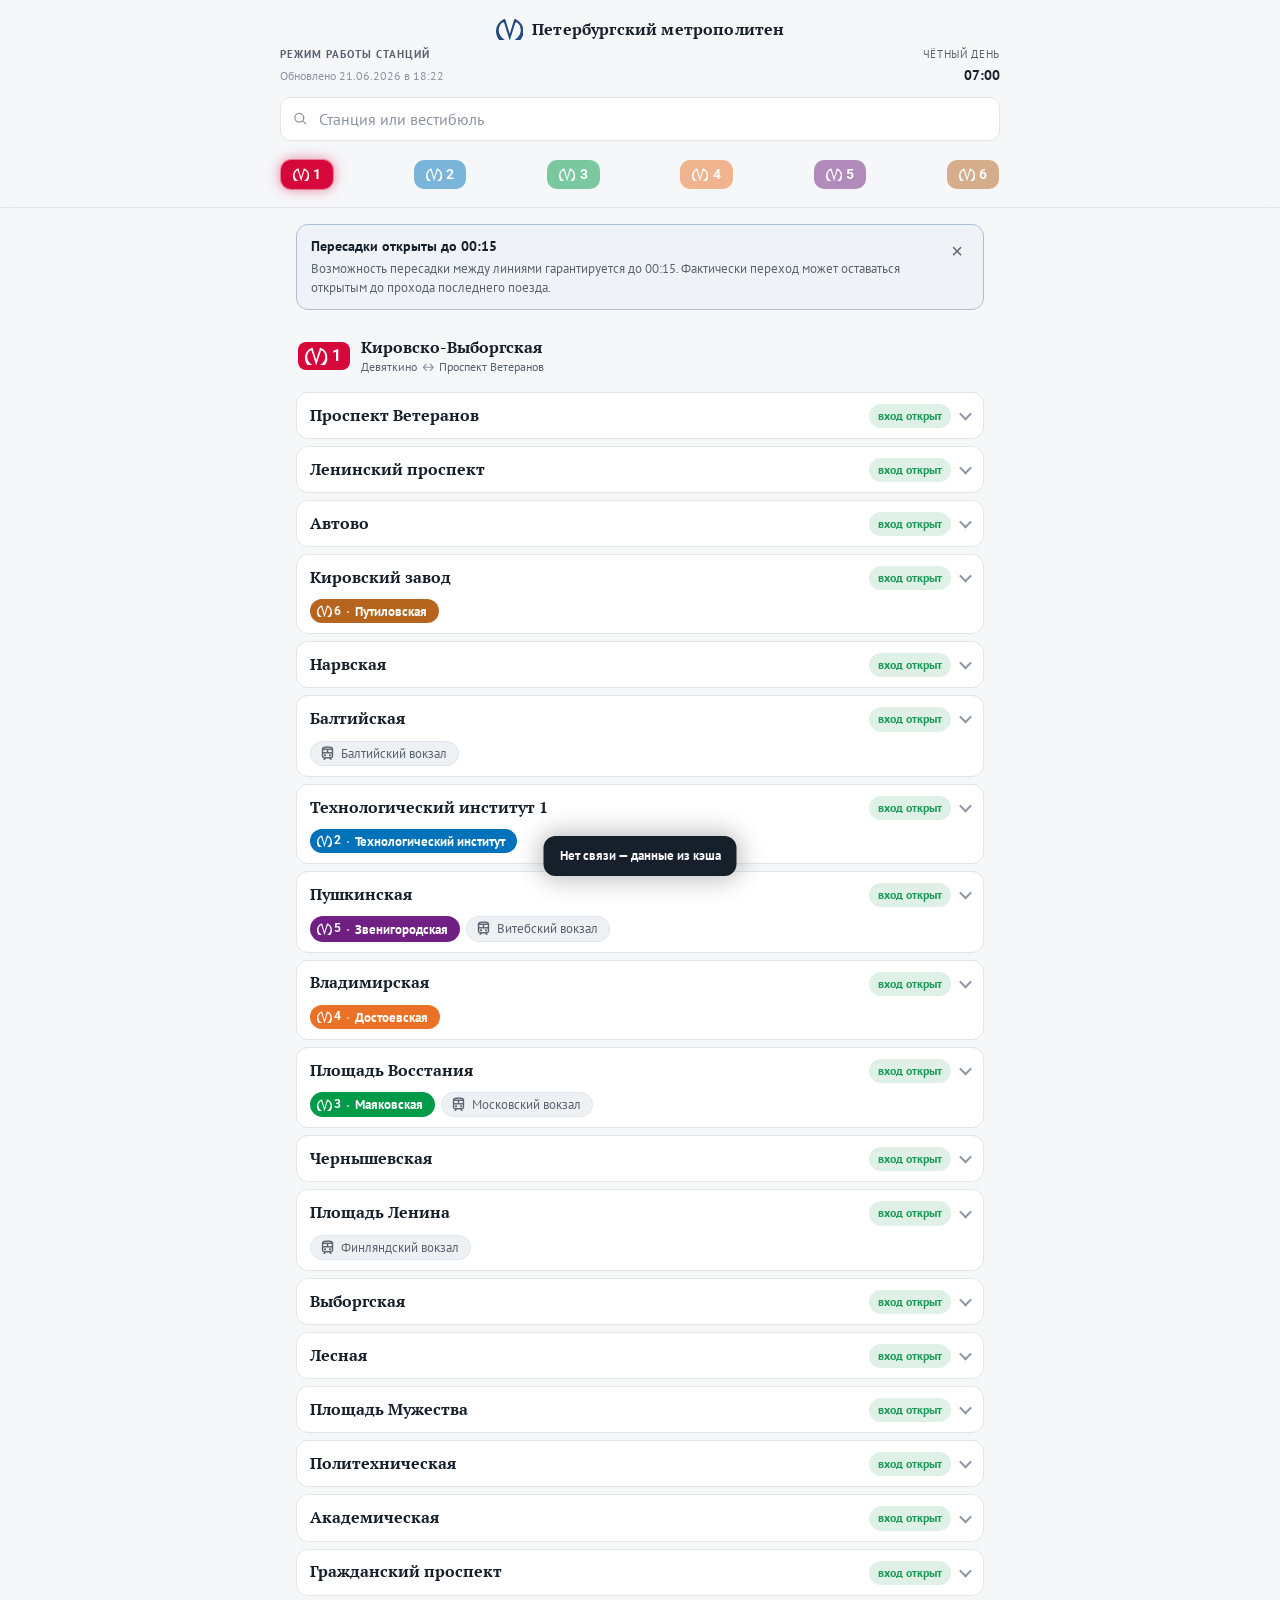
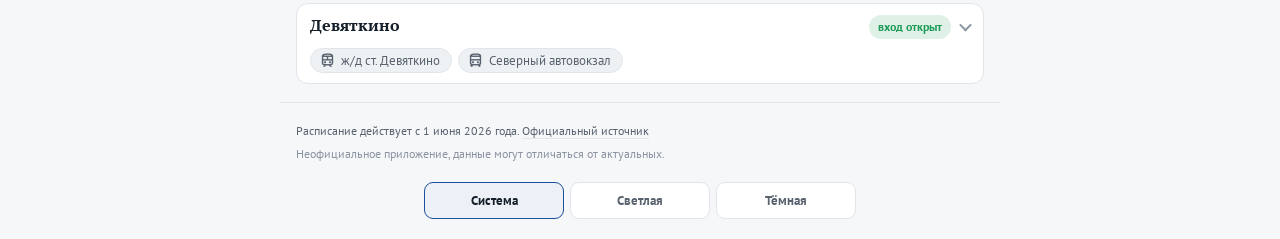
==== commit 64371f8c: "update" ====
--- a/index.html
+++ b/index.html
@@ -17,35 +17,48 @@
   <link rel="preconnect" href="https://fonts.googleapis.com">
   <link rel="preconnect" href="https://fonts.gstatic.com" crossorigin>
   <link rel="stylesheet" href="https://fonts.googleapis.com/css2?family=PT+Sans:ital,wght@0,400;0,700;1,400&family=PT+Serif:wght@400;700&family=Roboto:wght@700&display=swap">
+  <!-- Иконки транспорта (Material Symbols), подгружается только нужный набор -->
+  <link rel="stylesheet" href="https://fonts.googleapis.com/css2?family=Material+Symbols+Outlined:opsz,wght,FILL,GRAD@24,400,0,0&icon_names=directions_bus,train&display=block">
 
   <link rel="stylesheet" href="styles.css">
 </head>
 <body>
-  <!-- Настоящий логотип Петербургского метрополитена -->
+  <!-- Переиспользуемые векторные символы -->
   <svg width="0" height="0" style="position:absolute" aria-hidden="true">
-    <symbol id="metroM" viewBox="0 0 20000000 15080000">
+    <!-- Официальный логотип Петербургского метрополитена (viewBox выровнен по контуру) -->
+    <symbol id="metroM" viewBox="0 -460000 20000400 16000000">
       <path fill="currentColor" d="m6026765 2907127c-299804-1015676-1113594-904356-1.67e6 -431300-1370626 1266075-3155291 3923495-2013094 7.75e6 956578 3241739 4936901 5314839 4936901 5314839h-4.64e6s-2395828-2685264-2.61e6 -5843500c-271260-3993020 1327930-6511332 3183988-8153020 1741824-1544365 3398006-2003480 3398006-2003480l3387831 1.11e7 3387831-1.11e7s1656182 459116 3398006 2003480c1856058 1641687 3455248 4.16e6 3183988 8153020-214173 3158236-2.61e6 5843500-2.61e6 5843500h-4.64e6s3.98e6 -2073100 4936900-5314839c1142197-3826069-642468-6483489-2013094-7.75e6 -556826-473056-1370617-584376-1.67e6 431300-1027971 3241740-3973210 1.253e7 -3973210 1.253e7s-2945239-9291363-3973210-1.253e7z"/>
+    </symbol>
+    <!-- Стрелки направлений: рисуем вектором, чтобы не зависеть от шрифта -->
+    <symbol id="icoArrowR" viewBox="0 0 24 24">
+      <path d="M3 12h15M12 6l7 6-7 6" fill="none" stroke="currentColor" stroke-width="2.2" stroke-linecap="round" stroke-linejoin="round"/>
+    </symbol>
+    <symbol id="icoArrowLR" viewBox="0 0 24 24">
+      <path d="M8 6l-5.5 6 5.5 6M16 6l5.5 6-5.5 6M3 12h18" fill="none" stroke="currentColor" stroke-width="2.2" stroke-linecap="round" stroke-linejoin="round"/>
+    </symbol>
+    <!-- Иконка круглосуточной работы (часы) -->
+    <symbol id="icoClock" viewBox="0 0 24 24">
+      <circle cx="12" cy="12" r="9" fill="none" stroke="currentColor" stroke-width="2"/>
+      <path d="M12 7v5l3.5 2" fill="none" stroke="currentColor" stroke-width="2" stroke-linecap="round" stroke-linejoin="round"/>
     </symbol>
   </svg>
 
   <header class="topbar" id="topbar">
-    <div class="topbar__row">
-      <div class="brand">
-        <span class="brand__mark" aria-hidden="true">
-          <svg class="brand__m" viewBox="0 0 1326 1000"><use href="#metroM"/></svg>
-        </span>
-        <span class="brand__text">
-          <span class="brand__title">Петербургский метрополитен</span>
-          <span class="brand__sub">режим работы станций</span>
-        </span>
-      </div>
-      <div class="clock" id="clock">
-        <span class="clock__time" id="clockTime">--:--</span>
-        <span class="clock__parity" id="clockParity"></span>
-      </div>
+    <!-- Строка 1: логотип + название, по центру -->
+    <div class="tb-brand">
+      <svg class="tb-logo" viewBox="0 -460000 20000400 16000000"><use href="#metroM"/></svg>
+      <span class="tb-brandname">Петербургский метрополитен</span>
     </div>
-
-    <div class="updstatus" id="updStatus" aria-live="polite"></div>
+    <!-- Строка 2: режим работы и чётность дня -->
+    <div class="tb-row">
+      <span class="tb-mode">Режим работы станций</span>
+      <span class="tb-parity" id="clockParity"></span>
+    </div>
+    <!-- Строка 3: время обновления данных и текущее время -->
+    <div class="tb-row tb-row--minor">
+      <span class="tb-upd" id="updStatus"></span>
+      <span class="tb-clock" id="clockTime">--:--</span>
+    </div>
 
     <div class="search">
       <input id="search" type="search" inputmode="search" autocomplete="off"
@@ -63,8 +76,8 @@
     </div>
   </main>
 
-  <!-- Свёрнутое напоминание о пересадках (после закрытия верхней карточки) -->
-  <button class="tmini" id="transferMini" hidden></button>
+  <!-- Свёрнутые объявления (пересадки, праздники) -->
+  <section class="minis" id="minis" aria-label="Объявления"></section>
 
   <footer class="foot" id="foot"></footer>
 
--- a/styles.css
+++ b/styles.css
@@ -1,10 +1,12 @@
-/* ===== Темы ===== */
+/* ════════════════════════ Темы и токены ════════════════════════ */
 :root {
-  --bg: #f6f7f9; --surface: #ffffff; --surface-2: #f0f2f5; --hair: #e3e7ec;
-  --text: #16202b; --muted: #58626f; --muted-2: #8a93a1;
-  --open: #15824f; --soon: #ad6a14; --shut: #7c8694; --red: #c12537; --accent: #1c4f9c;
-  --shadow: 0 1px 2px rgba(20,30,45,.05), 0 1px 1px rgba(20,30,45,.04);
-  --name-mix: 100%;
+  --bg: #f6f7f9; --surface: #ffffff; --surface-2: #eef1f4; --hair: #e1e5ea;
+  --text: #16202b; --muted: #59636f; --muted-2: #8b94a1;
+  --metro-blue: #204982; --accent: #1c4f9c; --shut: #7c8694;
+  /* Цвета статуса движения (точечно ярче в тёмной теме) */
+  --mv-gone: #d2304a; --mv-soon: #b9780c; --mv-ok: #1d9b56;
+  --shadow: 0 1px 2px rgba(20,30,45,.06), 0 1px 1px rgba(20,30,45,.04);
+
   --serif: "PT Serif", Georgia, "Times New Roman", serif;
   --sans: "PT Sans", -apple-system, BlinkMacSystemFont, "Segoe UI", Roboto, Arial, sans-serif;
   --mono: "Roboto", var(--sans);
@@ -14,23 +16,24 @@
 }
 @media (prefers-color-scheme: dark) {
   :root:not([data-theme="light"]) {
-    --bg: #06080b; --surface: #0e1218; --surface-2: #141a22; --hair: #232b37;
-    --text: #eef2f7; --muted: #8a97aa; --muted-2: #5e6878;
-    --open: #34d39a; --soon: #f5b14c; --shut: #7a8090; --red: #ff5d6c; --accent: #8fb0ff;
-    --shadow: none; --name-mix: 70%;
+    --bg: #06080b; --surface: #0e1218; --surface-2: #161d27; --hair: #242c38;
+    --text: #eef2f7; --muted: #93a0b4; --muted-2: #707d90;
+    --metro-blue: #6f9eea; --accent: #8fb0ff; --shut: #7a8090;
+    --mv-gone: #ff6273; --mv-soon: #ffc24d; --mv-ok: #37dd9b;
+    --shadow: none;
   }
 }
 :root[data-theme="light"] {
-  --bg: #f6f7f9; --surface: #ffffff; --surface-2: #f0f2f5; --hair: #e3e7ec;
-  --text: #16202b; --muted: #58626f; --muted-2: #8a93a1;
-  --open: #15824f; --soon: #ad6a14; --shut: #7c8694; --red: #c12537; --accent: #1c4f9c;
-  --shadow: 0 1px 2px rgba(20,30,45,.05), 0 1px 1px rgba(20,30,45,.04); --name-mix: 100%;
+  --bg: #f6f7f9; --surface: #ffffff; --surface-2: #eef1f4; --hair: #e1e5ea;
+  --text: #16202b; --muted: #59636f; --muted-2: #8b94a1;
+  --metro-blue: #204982; --accent: #1c4f9c; --shut: #7c8694;
+  --mv-gone: #d2304a; --mv-soon: #b9780c; --mv-ok: #1d9b56; --shadow: 0 1px 2px rgba(20,30,45,.06), 0 1px 1px rgba(20,30,45,.04);
 }
 :root[data-theme="dark"] {
-  --bg: #06080b; --surface: #0e1218; --surface-2: #141a22; --hair: #232b37;
-  --text: #eef2f7; --muted: #8a97aa; --muted-2: #5e6878;
-  --open: #34d39a; --soon: #f5b14c; --shut: #7a8090; --red: #ff5d6c; --accent: #8fb0ff;
-  --shadow: none; --name-mix: 70%;
+  --bg: #06080b; --surface: #0e1218; --surface-2: #161d27; --hair: #242c38;
+  --text: #eef2f7; --muted: #93a0b4; --muted-2: #707d90;
+  --metro-blue: #6f9eea; --accent: #8fb0ff; --shut: #7a8090;
+  --mv-gone: #ff6273; --mv-soon: #ffc24d; --mv-ok: #37dd9b; --shadow: none;
 }
 
 * { box-sizing: border-box; }
@@ -40,140 +43,162 @@
   font-family: var(--sans); font-size: 16px; line-height: 1.4;
   -webkit-font-smoothing: antialiased; overflow-wrap: anywhere;
 }
+[hidden] { display: none !important; }       /* надёжно прячем скрытые элементы */
 .tnum { font-variant-numeric: tabular-nums; font-feature-settings: "tnum" 1; }
-
-/* ===== Логотип «М» ===== */
+.arr { width: 1.05em; height: 1.05em; vertical-align: -0.17em; display: inline-block; fill: none; }
+
+/* ════════════════════════ Логотип «Мn» ════════════════════════ */
 .mmark {
   flex: none; display: inline-flex; align-items: center; gap: 3px;
-  background: var(--c, var(--muted)); color: #fff;
-  border-radius: 6px; padding: 3px 7px 3px 5px; line-height: 1;
-}
-.mmark svg { width: 17px; height: 13px; display: block; }
-.mmark__n { font-family: var(--mono); font-weight: 700; font-size: 13px; }
-.mmark--sm { border-radius: 5px; padding: 2px 5px 2px 4px; gap: 2px; }
-.mmark--sm svg { width: 15px; height: 11px; }
-.mmark--sm .mmark__n { font-size: 11px; }
-
-/* ===== Шапка ===== */
+  background: var(--c, var(--muted)); color: #fff; border-radius: 6px; padding: 3px 7px 3px 5px; line-height: 1;
+}
+.mmark__logo { height: 13px; width: auto; display: block; }
+.mmark__n { font-family: var(--mono); font-weight: 700; font-size: 13px; line-height: 1; }
+.mmark--lg { border-radius: 8px; padding: 5px 9px 5px 7px; gap: 4px; }
+.mmark--lg .mmark__logo { height: 18px; }
+.mmark--lg .mmark__n { font-size: 16px; }
+
+/* ════════════════════════ Шапка ════════════════════════ */
 .topbar {
   position: sticky; top: 0; z-index: 20;
   background: color-mix(in srgb, var(--bg) 90%, transparent);
   backdrop-filter: saturate(140%) blur(14px); -webkit-backdrop-filter: saturate(140%) blur(14px);
-  border-bottom: 1px solid var(--hair); padding: calc(var(--safe-t) + 12px) var(--pad) 11px;
-}
-.topbar__row { max-width: var(--maxw); margin: 0 auto; display: flex; align-items: center; justify-content: space-between; gap: 12px; }
-.brand { display: flex; align-items: center; gap: 11px; min-width: 0; }
-.brand__mark { flex: none; width: 34px; height: 34px; border-radius: 9px; display: grid; place-items: center; background: var(--red); color: #fff; }
-.brand__m { width: 25px; height: 19px; fill: currentColor; }
-.brand__text { display: flex; flex-direction: column; min-width: 0; }
-.brand__title { font-family: var(--serif); font-weight: 700; font-size: 15px; white-space: nowrap; overflow: hidden; text-overflow: ellipsis; }
-.brand__sub { font-size: 11px; color: var(--muted); text-transform: uppercase; letter-spacing: .07em; }
-.clock { text-align: right; flex: none; }
-.clock__time { display: block; font-weight: 700; font-size: 18px; font-variant-numeric: tabular-nums; }
-.clock__parity { font-size: 10.5px; color: var(--muted); text-transform: uppercase; letter-spacing: .05em; }
-
-.updstatus { max-width: var(--maxw); margin: 8px auto 0; font-size: 11.5px; color: var(--muted); display: flex; align-items: center; gap: 6px; min-height: 14px; }
+  border-bottom: 1px solid var(--hair); padding: calc(var(--safe-t) + 18px) var(--pad) 11px;
+}
+.tb-brand { max-width: var(--maxw); margin: 0 auto; display: flex; align-items: center; justify-content: center; gap: 9px; }
+.tb-logo { height: 22px; width: auto; color: var(--metro-blue); display: block; }
+.tb-brandname { font-family: var(--serif); font-weight: 700; font-size: 16px; letter-spacing: .01em; }
+.tb-row { max-width: var(--maxw); margin: 7px auto 0; display: flex; align-items: baseline; justify-content: space-between; gap: 10px; }
+.tb-row--minor { margin-top: 3px; }
+.tb-mode { font-size: 11px; text-transform: uppercase; letter-spacing: .09em; color: var(--muted); font-weight: 700; }
+.tb-parity { font-size: 11px; text-transform: uppercase; letter-spacing: .06em; color: var(--muted); white-space: nowrap; }
+.tb-upd { font-size: 11.5px; color: var(--muted-2); display: inline-flex; align-items: center; gap: 6px; }
+.tb-clock { font-size: 14px; font-weight: 700; font-variant-numeric: tabular-nums; }
 .updstatus__pulse { width: 7px; height: 7px; border-radius: 50%; background: var(--accent); animation: pulse 1.1s ease-in-out infinite; }
 @keyframes pulse { 0%,100% { opacity: .35; } 50% { opacity: 1; } }
 
-/* ===== Поиск ===== */
+/* поиск */
 .search { max-width: var(--maxw); margin: 12px auto 0; position: relative; }
 .search input {
   width: 100%; appearance: none; background: var(--surface); border: 1px solid var(--hair);
-  border-radius: 10px; color: var(--text); font-family: var(--sans); font-size: 16px;
-  padding: 11px 40px 11px 38px; outline: none;
+  border-radius: 10px; color: var(--text); font-family: var(--sans); font-size: 16px; padding: 11px 40px 11px 38px; outline: none;
 }
 .search input::placeholder { color: var(--muted-2); }
 .search input:focus { border-color: var(--accent); }
 .search::before {
-  content: ""; position: absolute; left: 13px; top: 50%; transform: translateY(-50%);
-  width: 15px; height: 15px; background: var(--muted-2);
+  content: ""; position: absolute; left: 13px; top: 50%; transform: translateY(-50%); width: 15px; height: 15px; background: var(--muted-2);
   -webkit-mask: url("data:image/svg+xml;utf8,<svg xmlns='http://www.w3.org/2000/svg' viewBox='0 0 24 24'><path fill='black' d='M10 2a8 8 0 105.29 14.03l4.84 4.84 1.42-1.42-4.84-4.84A8 8 0 0010 2zm0 2a6 6 0 110 12 6 6 0 010-12z'/></svg>") center/contain no-repeat;
   mask: url("data:image/svg+xml;utf8,<svg xmlns='http://www.w3.org/2000/svg' viewBox='0 0 24 24'><path fill='black' d='M10 2a8 8 0 105.29 14.03l4.84 4.84 1.42-1.42-4.84-4.84A8 8 0 0010 2zm0 2a6 6 0 110 12 6 6 0 010-12z'/></svg>") center/contain no-repeat;
 }
 .search__clear { position: absolute; right: 6px; top: 50%; transform: translateY(-50%); width: 30px; height: 30px; border: 0; border-radius: 50%; background: transparent; color: var(--muted); font-size: 22px; line-height: 1; cursor: pointer; }
 
-/* ===== Фильтр линий ===== */
-.lines { max-width: var(--maxw); margin: 12px auto 0; display: flex; gap: 7px; overflow-x: auto; scrollbar-width: none; padding-bottom: 2px; }
-.lines::-webkit-scrollbar { display: none; }
+/* фильтр линий — пилюли целиком в цвете линии */
+.lines { max-width: var(--maxw); margin: 12px auto 0; display: flex; gap: 7px; justify-content: space-between; padding: 7px 1px; }
 .chip {
-  flex: none; display: inline-flex; align-items: center; height: 34px; border-radius: 999px;
-  border: 1px solid var(--hair); background: var(--surface); color: var(--text);
-  font-family: var(--sans); font-size: 13px; font-weight: 700; cursor: pointer;
-  transition: border-color .12s, background .12s; padding: 0 13px;
-}
-.chip--line { padding: 0 6px; }
-.chip[aria-pressed="true"] { border-color: var(--accent); background: color-mix(in srgb, var(--accent) 10%, var(--surface)); }
-
-/* ===== Список ===== */
+  flex: none; display: inline-flex; align-items: center; justify-content: center;
+  gap: 4px; height: 29px; padding: 0 12px; border: 0; border-radius: 10px;
+  background: var(--line, var(--muted)); color: #fff; cursor: pointer;
+  opacity: .5; transition: opacity .15s, box-shadow .15s;
+}
+.chip__logo { height: 13px; width: auto; display: block; }
+.chip__n { font-family: var(--mono); font-weight: 700; font-size: 13.5px; line-height: 1; }
+.chip[aria-pressed="true"] { opacity: 1; box-shadow: 0 0 0 1px color-mix(in srgb, var(--line) 35%, transparent), 0 0 13px 0 color-mix(in srgb, var(--line) 55%, transparent); }
+
+/* ════════════════════════ Список ════════════════════════ */
 .list { max-width: var(--maxw); margin: 0 auto; padding: 8px var(--pad) 8px; }
 
-/* уведомления */
+/* объявления */
 .notice {
   display: flex; gap: 10px; align-items: flex-start;
   background: color-mix(in srgb, var(--accent) 7%, var(--surface));
-  border: 1px solid color-mix(in srgb, var(--accent) 28%, var(--hair));
+  border: 1px solid color-mix(in srgb, var(--accent) 26%, var(--hair));
   border-radius: var(--r); padding: 12px 12px 12px 14px; margin: 8px 0 4px;
 }
-.notice--holiday { background: color-mix(in srgb, var(--soon) 9%, var(--surface)); border-color: color-mix(in srgb, var(--soon) 32%, var(--hair)); }
+.notice--holiday { background: color-mix(in srgb, var(--mv-soon) 9%, var(--surface)); border-color: color-mix(in srgb, var(--mv-soon) 30%, var(--hair)); }
+.notice__ico { flex: none; color: var(--mv-soon); display: inline-flex; align-items: center; }
+.notice__ico .ico { display: block; }
+.notice__ico .ico { width: 20px; height: 20px; }
 .notice__body { min-width: 0; }
 .notice__title { font-weight: 700; font-size: 13.5px; margin-bottom: 3px; }
 .notice__text { margin: 0; font-size: 12.5px; color: var(--muted); line-height: 1.5; }
 .notice__text a { color: var(--accent); }
 .notice__x { flex: none; margin-left: auto; width: 28px; height: 28px; border: 0; border-radius: 8px; background: transparent; color: var(--muted); font-size: 20px; line-height: 1; cursor: pointer; }
 .notice__x:hover { background: color-mix(in srgb, var(--muted) 14%, transparent); }
+/* Компактная (свёрнутая) полоса объявления — остаётся сверху */
+.notice--mini { align-items: center; padding: 9px 12px; cursor: pointer; width: 100%; text-align: left; font: inherit; }
+.notice--mini .notice__ico .ico { width: 17px; height: 17px; }
+.notice__minititle { font-weight: 700; font-size: 12.5px; color: var(--text); min-width: 0; }
+.notice__more { margin-left: auto; flex: none; width: 9px; height: 9px; border-right: 2px solid var(--muted-2); border-bottom: 2px solid var(--muted-2); transform: rotate(-45deg); }
+
+/* Разворачивающаяся карточка объявления */
+.notice--acc { display: block; padding: 0; overflow: hidden; }
+.notice__head { display: flex; align-items: center; gap: 9px; width: 100%; text-align: left; background: transparent; border: 0; font: inherit; color: inherit; cursor: pointer; padding: 8px 12px 8px 13px; }
+.notice__head .notice__title { margin: 0; font-size: 12.5px; white-space: nowrap; overflow: hidden; text-overflow: ellipsis; min-width: 0; }
+.notice--acc .notice__ico .ico { width: 17px; height: 17px; }
+.notice__chev { margin-left: auto; flex: none; width: 9px; height: 9px; border-right: 2px solid var(--mv-soon); border-bottom: 2px solid var(--mv-soon); transform: rotate(45deg) translate(-1px,-1px); transition: transform .25s ease; }
+.notice__head[aria-expanded="true"] .notice__chev { transform: rotate(-135deg); }
+.notice__wrap { display: grid; grid-template-rows: 0fr; transition: grid-template-rows .26s ease; }
+.notice__wrap.open { grid-template-rows: 1fr; }
+.notice__in { overflow: hidden; min-height: 0; padding: 0 14px; }
+.notice__wrap.open .notice__in { padding-bottom: 13px; }
 
 /* заголовок линии */
-.line-head { display: flex; align-items: center; gap: 10px; padding: 22px 2px 9px; }
+.line-head { display: flex; align-items: center; gap: 11px; padding: 22px 2px 9px; }
 .line-head__text { display: flex; flex-direction: column; min-width: 0; }
-.line-head__name { font-family: var(--serif); font-weight: 700; font-size: 15px; }
-.line-head__dir { color: var(--muted); font-size: 11.5px; margin-top: 1px; }
+.line-head__name { font-family: var(--serif); font-weight: 700; font-size: 16px; }
+.line-head__dir { color: var(--muted); font-size: 12px; margin-top: 1px; display: inline-flex; align-items: center; gap: 5px; }
+.line-head__dir .arr { color: var(--muted-2); }
 
 /* станция */
-.stn { background: var(--surface); border: 1px solid var(--hair); border-radius: var(--r); margin-top: 7px; box-shadow: var(--shadow); overflow: hidden; }
+.stn { background: var(--surface); border: 1px solid var(--hair); border-radius: var(--r); margin-top: 7px; overflow: hidden; scroll-margin-top: 150px; cursor: pointer; -webkit-tap-highlight-color: transparent; transition: box-shadow .18s, border-color .18s; }
+.stn__top, .stn__name, .stn__status, .line-head { user-select: none; }
+.stn--open { border-color: color-mix(in srgb, var(--line) 70%, var(--hair)); box-shadow: 0 0 17px -3px color-mix(in srgb, var(--line) 48%, transparent); }
 .stn--closed { opacity: .58; }
 .stn.flash { animation: flash 1.4s ease-out; }
-@keyframes flash { 0%,12% { box-shadow: 0 0 0 2px var(--accent); } 100% { box-shadow: var(--shadow); } }
-
-.stn__top { padding: 11px 13px; }
-.stn__toggle {
-  display: grid; grid-template-columns: 1fr auto auto; gap: 10px; align-items: center;
-  width: 100%; text-align: left; background: transparent; border: 0; color: inherit; font: inherit;
-  padding: 0; cursor: pointer; -webkit-tap-highlight-color: transparent;
-}
-.stn__name { font-family: var(--serif); font-weight: 700; font-size: 15.5px; min-width: 0; color: color-mix(in srgb, var(--line, var(--text)) var(--name-mix), var(--text)); }
+.stn.flash { outline: 2px solid var(--accent); outline-offset: -1px; }
+@keyframes flash { 0%,15% { outline-color: var(--accent); } 100% { outline-color: transparent; } }
+.stn__top { padding: 10px 13px; }
+.stn__toggle { display: grid; grid-template-columns: 1fr auto auto; gap: 10px; align-items: center; width: 100%; text-align: left; background: transparent; border: 0; color: inherit; font: inherit; padding: 0; cursor: pointer; -webkit-tap-highlight-color: transparent; }
+.stn__name { font-family: var(--serif); font-weight: 700; font-size: 15.5px; min-width: 0; color: var(--text); }
 .stn__status { justify-self: end; }
 .stn__chev { justify-self: end; width: 9px; height: 9px; flex: none; border-right: 2px solid var(--muted-2); border-bottom: 2px solid var(--muted-2); transform: rotate(45deg) translate(-1px,-1px); transition: transform .15s; }
 .stn__toggle[aria-expanded="true"] .stn__chev { transform: rotate(-135deg); }
 
-/* пересадки под названием */
-.stn__xfers { display: flex; flex-wrap: wrap; gap: 6px; margin-top: 9px; }
-.xfer {
-  display: inline-flex; align-items: center; gap: 6px;
-  background: var(--surface-2); border: 1px solid var(--hair); border-radius: 999px;
-  padding: 3px 10px 3px 4px; cursor: pointer; color: var(--text); font: inherit;
-}
-.xfer:hover { border-color: var(--accent); }
-.xfer__name { font-size: 12.5px; font-weight: 600; }
+/* пересадки и вокзалы под названием */
+.stn__links { display: flex; flex-wrap: wrap; gap: 6px; margin-top: 9px; }
+.xfer { display: inline-flex; align-items: center; gap: 6px; border: 0; border-radius: 999px; padding: 4px 12px 4px 7px; cursor: pointer; background: var(--line); color: #fff; font: inherit; transition: box-shadow .16s; }
+.xfer__badge { display: inline-flex; align-items: center; gap: 2px; }
+.xfer__logo { height: 12px; width: auto; display: block; }
+.xfer__n { font-family: var(--mono); font-weight: 700; font-size: 11.5px; line-height: 1; }
+.xfer__dot { font-weight: 700; line-height: 1; opacity: .6; margin: 0 -1px; }
+.xfer__name { font-size: 12.5px; font-weight: 600; line-height: 1; }
+.msym { font-family: 'Material Symbols Outlined'; font-weight: normal; font-style: normal; line-height: 1; letter-spacing: normal; text-transform: none; white-space: nowrap; word-wrap: normal; direction: ltr; -webkit-font-feature-settings: 'liga'; -webkit-font-smoothing: antialiased; font-variation-settings: 'FILL' 0, 'wght' 400, 'GRAD' 0, 'opsz' 24; }
+/* Бейджи вокзалов/автовокзалов — неактивны, без эффектов наведения */
+.conn { display: inline-flex; align-items: center; gap: 5px; background: var(--surface-2); border: 1px solid var(--hair); border-radius: 999px; padding: 3px 11px 3px 8px; font-size: 12.5px; color: var(--muted); cursor: default; user-select: none; }
+.conn__ico { font-size: 17px; line-height: 1; flex: none; color: var(--muted); }
 
 .pill { display: inline-flex; align-items: center; font-size: 11.5px; font-weight: 700; padding: 4px 9px; border-radius: 999px; white-space: nowrap; }
-.pill--open { color: var(--open); background: color-mix(in srgb, var(--open) 13%, transparent); }
-.pill--soon { color: var(--soon); background: color-mix(in srgb, var(--soon) 14%, transparent); }
+.pill--open { color: var(--mv-ok); background: color-mix(in srgb, var(--mv-ok) 14%, transparent); }
+.pill--soon { color: var(--mv-soon); background: color-mix(in srgb, var(--mv-soon) 15%, transparent); }
+.pill--limited { color: var(--metro-blue); background: color-mix(in srgb, var(--metro-blue) 13%, transparent); }
 .pill--shut { color: var(--shut); background: color-mix(in srgb, var(--shut) 15%, transparent); }
 
-.stn__body { padding: 0 13px 13px; }
-.stn__body[hidden] { display: none; }
+.stn__wrap { display: grid; grid-template-rows: 0fr; transition: grid-template-rows .25s ease; }
+.stn__wrap.open { grid-template-rows: 1fr; }
+.stn__body { overflow: hidden; min-height: 0; padding: 0 13px; }
+.stn__wrap.open .stn__body { padding-bottom: 13px; }
 .sect-label { font-size: 10.5px; font-weight: 700; text-transform: uppercase; letter-spacing: .06em; color: var(--muted-2); margin: 12px 0 7px; }
 
 /* поезда */
 .dirs { display: grid; gap: 7px; }
 .dir { background: var(--surface-2); border: 1px solid var(--hair); border-radius: 10px; padding: 9px 11px; }
-.dir__head { display: flex; align-items: baseline; justify-content: space-between; gap: 8px; margin-bottom: 7px; }
-.dir__to { font-size: 13px; color: var(--text); font-weight: 700; min-width: 0; }
+.dir__head { display: flex; align-items: center; justify-content: space-between; gap: 8px; margin-bottom: 7px; }
+.dir__to { font-family: var(--serif); font-size: 13.5px; color: var(--text); font-weight: 700; min-width: 0; display: inline-flex; align-items: center; gap: 5px; }
+.dir__to .arr { color: var(--muted-2); flex: none; }
 .ds { flex: none; font-size: 11px; font-weight: 700; padding: 2px 8px; border-radius: 999px; white-space: nowrap; }
-.ds--gone { color: #fff; background: var(--red); }
-.ds--soon { color: var(--soon); background: color-mix(in srgb, var(--soon) 16%, transparent); }
-.ds--ok { color: var(--open); background: color-mix(in srgb, var(--open) 14%, transparent); }
+.ds--gone { color: #fff; background: var(--mv-gone); }
+.ds--soon { color: var(--mv-soon); background: color-mix(in srgb, var(--mv-soon) 17%, transparent); }
+.ds--ok { color: var(--mv-ok); background: color-mix(in srgb, var(--mv-ok) 15%, transparent); }
 .dir__row { display: flex; align-items: baseline; gap: 10px; margin-top: 4px; }
 .dir__lbl { font-size: 10.5px; color: var(--muted-2); text-transform: uppercase; letter-spacing: .04em; flex: none; }
 .dir__vals { margin-left: auto; display: inline-flex; align-items: baseline; gap: 12px; justify-content: flex-end; text-align: right; }
@@ -182,24 +207,22 @@
 .tt--today { color: var(--text); }
 .tt--today small { color: var(--accent); }
 .tt--off { opacity: .36; }
-.tt--last { color: var(--text); }
 
 /* вестибюли */
 .vest { display: grid; gap: 2px; }
 .vt { padding: 11px 0; border-top: 1px solid var(--hair); }
 .vt:first-child { border-top: 0; padding-top: 2px; }
-.vt__head { display: flex; align-items: flex-start; gap: 8px; margin-bottom: 8px; }
+.vt__head { display: flex; align-items: flex-start; gap: 9px; margin-bottom: 8px; padding-left: 4px; }
 .vt__dot { width: 8px; height: 8px; border-radius: 50%; margin-top: 5px; flex: none; }
-.vt__dot--open { background: var(--open); }
+.vt__dot--open { background: var(--mv-ok); }
 .vt__dot--shut { background: var(--shut); }
 .vt__dot--unk { background: var(--muted-2); }
-.vt__name { font-size: 13.5px; line-height: 1.35; }
+.vt__name { font-family: var(--serif); font-weight: 700; font-size: 13.5px; line-height: 1.35; }
 .vt__grid { display: flex; gap: 7px; padding-left: 16px; }
 .vt__grid > div { flex: 1; background: var(--surface-2); border: 1px solid var(--hair); border-radius: 9px; padding: 7px 9px; display: flex; flex-direction: column; gap: 3px; }
 .vt__lbl { font-size: 9.5px; color: var(--muted-2); text-transform: uppercase; letter-spacing: .03em; }
 .vt__grid .tnum { font-weight: 700; font-size: 14.5px; }
-.vest__note { margin: 8px 0 0 16px; font-size: 12px; color: var(--soon); background: color-mix(in srgb, var(--soon) 9%, transparent); border-radius: 8px; padding: 6px 9px; }
-
+.vest__note { margin: 8px 0 0 16px; font-size: 12px; color: var(--mv-soon); background: color-mix(in srgb, var(--mv-soon) 9%, transparent); border-radius: 8px; padding: 6px 9px; }
 .closed-banner { font-size: 13px; color: var(--shut); background: color-mix(in srgb, var(--shut) 12%, transparent); border: 1px solid var(--hair); border-radius: 9px; padding: 10px 12px; margin-top: 8px; }
 
 /* загрузка / пусто / ошибка */
@@ -211,35 +234,53 @@
 .empty__hint { color: var(--muted-2); font-size: 13px; }
 .retry { margin-top: 14px; border: 1px solid var(--accent); background: transparent; color: var(--accent); font-family: var(--sans); font-weight: 700; font-size: 14px; padding: 9px 20px; border-radius: 10px; cursor: pointer; }
 
-/* свёрнутое напоминание о пересадках */
-.tmini {
-  display: flex; align-items: center; gap: 8px; max-width: var(--maxw);
-  margin: 4px auto 0; width: calc(100% - 2 * var(--pad)); cursor: pointer;
-  background: var(--surface); border: 1px solid var(--hair); border-radius: 10px;
-  color: var(--muted); font: inherit; font-size: 12.5px; padding: 9px 12px;
-}
+/* свёрнутые объявления */
+.minis { max-width: var(--maxw); margin: 0 auto; padding: 0 var(--pad); display: flex; flex-direction: column; gap: 6px; }
+.minis:empty { display: none; }
+.tmini { display: flex; align-items: center; gap: 8px; width: 100%; cursor: pointer; background: var(--surface); border: 1px solid var(--hair); border-radius: 10px; color: var(--muted); font: inherit; font-size: 12.5px; padding: 9px 12px; text-align: left; }
+.tmini:hover { border-color: var(--accent); }
+.tmini .ico { width: 16px; height: 16px; flex: none; color: var(--mv-soon); }
 .tmini__i { flex: none; width: 17px; height: 17px; border-radius: 50%; background: var(--accent); color: #fff; font-family: var(--serif); font-weight: 700; font-size: 11px; display: grid; place-items: center; }
-.tmini:hover { border-color: var(--accent); }
 
 /* подвал */
-.foot { max-width: var(--maxw); margin: 8px auto 0; padding: 14px var(--pad) 6px; color: var(--muted-2); font-size: 12px; line-height: 1.6; border-top: 1px solid var(--hair); }
+.foot { max-width: var(--maxw); margin: 10px auto 0; padding: 14px var(--pad) 6px; color: var(--muted-2); font-size: 12px; line-height: 1.6; border-top: 1px solid var(--hair); }
 .foot p { margin: 4px 0; }
 .foot__date { color: var(--muted); }
 .foot a { color: var(--muted); text-decoration: none; border-bottom: 1px solid var(--hair); }
 .foot a:hover { color: var(--text); }
-.foot__links { margin-top: 6px; }
-.foot__meta { margin-top: 8px; }
 
 /* переключатель темы */
 .theme { max-width: var(--maxw); margin: 8px auto calc(20px + var(--safe-b)); padding: 0 var(--pad); display: flex; justify-content: center; gap: 6px; }
 .theme__btn { flex: 1; max-width: 140px; border: 1px solid var(--hair); background: var(--surface); color: var(--muted); font-family: var(--sans); font-size: 13px; font-weight: 700; padding: 9px 10px; border-radius: 9px; cursor: pointer; transition: border-color .12s, color .12s, background .12s; }
 .theme__btn[aria-pressed="true"] { border-color: var(--accent); color: var(--text); background: color-mix(in srgb, var(--accent) 8%, var(--surface)); }
 
-/* тост */
-.toast { position: fixed; left: 50%; bottom: calc(24px + var(--safe-b)); transform: translateX(-50%) translateY(8px); background: var(--text); color: var(--bg); font-size: 13px; font-weight: 700; padding: 10px 16px; border-radius: 999px; box-shadow: 0 8px 30px rgba(0,0,0,.25); opacity: 0; pointer-events: none; transition: opacity .2s, transform .2s; z-index: 40; max-width: calc(100% - 32px); }
+/* тост — компактная прямоугольная рамка */
+.toast { position: fixed; left: 50%; bottom: calc(24px + var(--safe-b)); transform: translateX(-50%) translateY(8px); background: var(--text); color: var(--bg); font-size: 13px; font-weight: 700; padding: 11px 16px; border-radius: 12px; box-shadow: 0 0 26px 2px rgba(0,0,0,.3); opacity: 0; pointer-events: none; transition: opacity .2s, transform .2s; z-index: 40; max-width: min(340px, calc(100% - 32px)); text-align: center; line-height: 1.35; }
 .toast.show { opacity: 1; transform: translateX(-50%) translateY(0); }
 
 /* доступность */
 :where(button, input, [tabindex]):focus-visible { outline: 2px solid var(--accent); outline-offset: 2px; border-radius: 8px; }
-@media (prefers-reduced-motion: reduce) { *, .stn.flash { transition: none !important; animation: none !important; } .loader__spin { border-top-color: var(--accent); opacity: .7; } }
+
+/* Анимация смены линии свайпом */
+@keyframes slideFromR { from { opacity: 0; transform: translateX(26px); } to { opacity: 1; transform: none; } }
+@keyframes slideFromL { from { opacity: 0; transform: translateX(-26px); } to { opacity: 1; transform: none; } }
+.list--next { animation: slideFromR .24s cubic-bezier(.2,.7,.3,1); }
+.list--prev { animation: slideFromL .24s cubic-bezier(.2,.7,.3,1); }
+
+/* Эффекты при наведении (только для устройств с мышью) */
+@media (hover: hover) {
+  .stn:hover { border-color: color-mix(in srgb, var(--line) 55%, var(--hair)); box-shadow: 0 0 15px -3px color-mix(in srgb, var(--line) 40%, transparent); }
+  .chip:not([aria-pressed="true"]):hover { opacity: .82; }
+  .chip[aria-pressed="true"]:hover { box-shadow: 0 0 0 1px color-mix(in srgb, var(--line) 40%, transparent), 0 0 16px 0 color-mix(in srgb, var(--line) 62%, transparent); }
+  .xfer:hover { box-shadow: 0 0 11px -1px color-mix(in srgb, var(--line) 55%, transparent); }
+  .notice__head:hover { background: color-mix(in srgb, var(--mv-soon) 7%, transparent); }
+  .tmini:hover { border-color: var(--accent); }
+  .theme__btn:hover { color: var(--text); }
+}
+
+@media (prefers-reduced-motion: reduce) {
+  *, .stn.flash { transition: none !important; animation: none !important; }
+  .stn__wrap, .notice__wrap { transition: none !important; }
+  .loader__spin { border-top-color: var(--accent); opacity: .7; }
+}
 @media (min-width: 560px) { .dirs { grid-template-columns: 1fr 1fr; } }
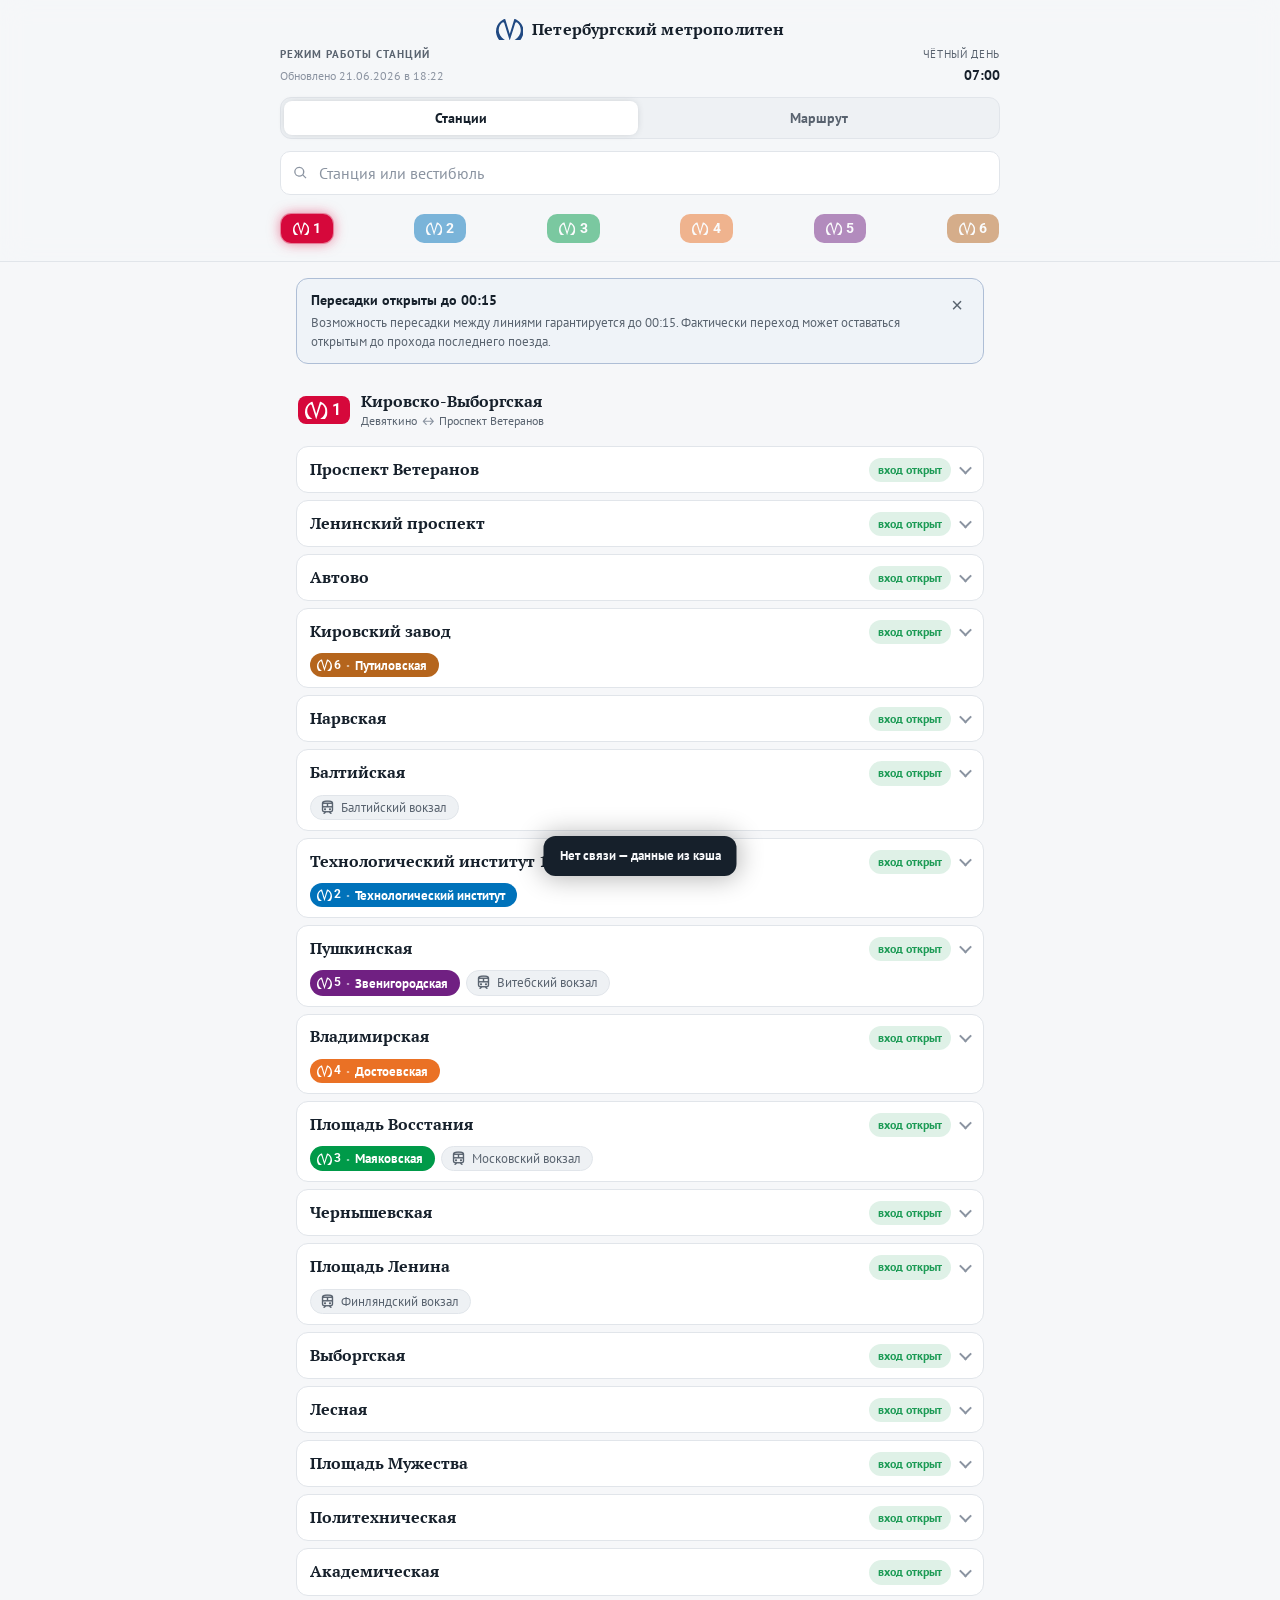
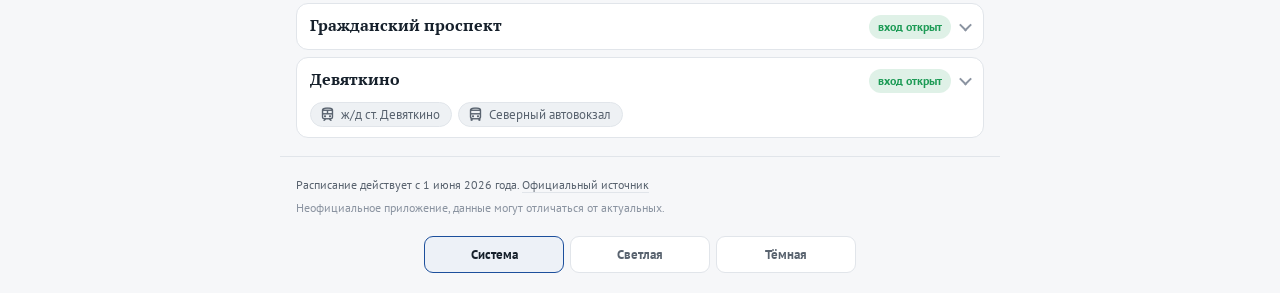
==== commit e8360791: "minor fixes" ====
--- a/index.html
+++ b/index.html
@@ -60,13 +60,32 @@
       <span class="tb-clock" id="clockTime">--:--</span>
     </div>
 
-    <div class="search">
-      <input id="search" type="search" inputmode="search" autocomplete="off"
-             placeholder="Станция или вестибюль" aria-label="Поиск станции">
-      <button class="search__clear" id="searchClear" aria-label="Очистить" hidden>×</button>
+    <nav class="tabs" id="tabs" role="tablist">
+      <button class="tab" data-tab="stations" role="tab" aria-selected="true">Станции</button>
+      <button class="tab" data-tab="route" role="tab" aria-selected="false">Маршрут</button>
+    </nav>
+
+    <div id="stationsBar">
+      <div class="search">
+        <input id="search" type="search" inputmode="search" autocomplete="off"
+               placeholder="Станция или вестибюль" aria-label="Поиск станции">
+        <button class="search__clear" id="searchClear" aria-label="Очистить" hidden>×</button>
+      </div>
+      <nav class="lines" id="lineFilter" aria-label="Линии"></nav>
     </div>
 
-    <nav class="lines" id="lineFilter" aria-label="Линии"></nav>
+    <div id="routeBar" hidden>
+      <div class="rb-row">
+        <button class="rb-pick" id="pickFrom" type="button"><span class="rb-pick__lbl">Откуда</span><span class="rb-pick__val" id="fromVal">выберите станцию</span></button>
+        <button class="rb-swap" id="swapBtn" type="button" aria-label="Поменять местами"><svg viewBox="0 0 24 24" aria-hidden="true"><path d="M7 4v13M7 4l-3 3M7 4l3 3M17 20V7M17 20l3-3M17 20l-3-3" fill="none" stroke="currentColor" stroke-width="2" stroke-linecap="round" stroke-linejoin="round"/></svg></button>
+        <button class="rb-pick" id="pickTo" type="button"><span class="rb-pick__lbl">Куда</span><span class="rb-pick__val" id="toVal">выберите станцию</span></button>
+      </div>
+      <div class="rb-times">
+        <label class="rb-time">Перегон <input id="segTime" type="number" min="1" max="20" step="1" value="3" inputmode="numeric"> мин</label>
+        <label class="rb-time">Пересадка <input id="xferTime" type="number" min="1" max="20" step="1" value="3" inputmode="numeric"> мин</label>
+        <button class="rb-clear" id="routeClear" type="button">Сброс</button>
+      </div>
+    </div>
   </header>
 
   <main id="list" class="list" aria-live="polite" aria-busy="true">
@@ -81,6 +100,30 @@
 
   <footer class="foot" id="foot"></footer>
 
+  <!-- Вкладка «Маршрут»: карта метро + планировщик -->
+  <section id="routeView" hidden>
+    <div class="route-itin" id="routeItin"></div>
+    <div class="map-wrap">
+      <div class="map-zoom">
+        <button id="zoomIn" type="button" aria-label="Приблизить">+</button>
+        <button id="zoomOut" type="button" aria-label="Отдалить">−</button>
+        <button id="zoomFit" type="button" aria-label="По размеру">⤢</button>
+      </div>
+      <div class="map-scroll" id="mapScroll"></div>
+    </div>
+    <!-- модальный выбор станции -->
+    <div class="picker" id="picker" hidden>
+      <div class="picker__box">
+        <div class="picker__head">
+          <span id="pickerTitle">Откуда</span>
+          <button class="picker__close" id="pickerClose" aria-label="Закрыть">×</button>
+        </div>
+        <input class="picker__search" id="pickerSearch" type="search" placeholder="Введите станцию" autocomplete="off">
+        <div class="picker__list" id="pickerList"></div>
+      </div>
+    </div>
+  </section>
+
   <div class="theme" role="group" aria-label="Тема оформления">
     <button class="theme__btn" data-theme-set="system">Система</button>
     <button class="theme__btn" data-theme-set="light">Светлая</button>
--- a/styles.css
+++ b/styles.css
@@ -38,11 +38,22 @@
 
 * { box-sizing: border-box; }
 html, body { margin: 0; }
+html { -webkit-tap-highlight-color: transparent; }
 body {
   background: var(--bg); color: var(--text);
   font-family: var(--sans); font-size: 16px; line-height: 1.4;
   -webkit-font-smoothing: antialiased; overflow-wrap: anywhere;
-}
+  overscroll-behavior-x: none;                         /* нет горизонтального рывка/навигации */
+  -webkit-tap-highlight-color: transparent;            /* нет синей вспышки при тапе */
+}
+/* По всем интерактивным элементам: без вспышки тапа, без double-tap-zoom задержки */
+button, a, .stn, .chip, .xfer, .notice__head, .tmini, .theme__btn {
+  -webkit-tap-highlight-color: transparent; touch-action: manipulation;
+}
+.chip, .xfer { user-select: none; -webkit-user-select: none; }
+/* Свайп-зона: вертикальная прокрутка нативная, горизонталь обрабатываем сами */
+.list { touch-action: pan-y pinch-zoom; }
+.stn { touch-action: pan-y pinch-zoom; }
 [hidden] { display: none !important; }       /* надёжно прячем скрытые элементы */
 .tnum { font-variant-numeric: tabular-nums; font-feature-settings: "tnum" 1; }
 .arr { width: 1.05em; height: 1.05em; vertical-align: -0.17em; display: inline-block; fill: none; }
@@ -154,9 +165,11 @@
 .stn__top, .stn__name, .stn__status, .line-head { user-select: none; }
 .stn--open { border-color: color-mix(in srgb, var(--line) 70%, var(--hair)); box-shadow: 0 0 17px -3px color-mix(in srgb, var(--line) 48%, transparent); }
 .stn--closed { opacity: .58; }
-.stn.flash { animation: flash 1.4s ease-out; }
-.stn.flash { outline: 2px solid var(--accent); outline-offset: -1px; }
-@keyframes flash { 0%,15% { outline-color: var(--accent); } 100% { outline-color: transparent; } }
+.stn.flash { animation: flash 1.3s ease-out; }
+@keyframes flash {
+  0%, 12% { box-shadow: 0 0 0 3px color-mix(in srgb, var(--line) 42%, transparent), 0 0 20px -1px color-mix(in srgb, var(--line) 55%, transparent); }
+  100%    { box-shadow: 0 0 17px -3px color-mix(in srgb, var(--line) 48%, transparent); }
+}
 .stn__top { padding: 10px 13px; }
 .stn__toggle { display: grid; grid-template-columns: 1fr auto auto; gap: 10px; align-items: center; width: 100%; text-align: left; background: transparent; border: 0; color: inherit; font: inherit; padding: 0; cursor: pointer; -webkit-tap-highlight-color: transparent; }
 .stn__name { font-family: var(--serif); font-weight: 700; font-size: 15.5px; min-width: 0; color: var(--text); }
@@ -259,6 +272,7 @@
 .toast.show { opacity: 1; transform: translateX(-50%) translateY(0); }
 
 /* доступность */
+:where(button, input, [tabindex]):focus { outline: none; }
 :where(button, input, [tabindex]):focus-visible { outline: 2px solid var(--accent); outline-offset: 2px; border-radius: 8px; }
 
 /* Анимация смены линии свайпом */
@@ -284,3 +298,83 @@
   .loader__spin { border-top-color: var(--accent); opacity: .7; }
 }
 @media (min-width: 560px) { .dirs { grid-template-columns: 1fr 1fr; } }
+
+/* ════════════════════════ Вкладки ════════════════════════ */
+.tabs { max-width: var(--maxw); margin: 12px auto 0; display: flex; gap: 4px; background: var(--surface-2); border: 1px solid var(--hair); border-radius: 11px; padding: 3px; }
+.tab { flex: 1; border: 0; background: transparent; color: var(--muted); font-family: var(--sans); font-weight: 700; font-size: 13.5px; padding: 8px 10px; border-radius: 8px; cursor: pointer; transition: background .15s, color .15s; }
+.tab[aria-selected="true"] { background: var(--surface); color: var(--text); box-shadow: 0 0 8px -3px color-mix(in srgb, var(--text) 30%, transparent); }
+
+/* ── Панель маршрута ── */
+#routeBar { max-width: var(--maxw); margin: 0 auto; }
+.rb-row { display: flex; align-items: stretch; gap: 8px; margin-top: 12px; }
+.rb-pick { flex: 1; min-width: 0; text-align: left; background: var(--surface); border: 1px solid var(--hair); border-radius: 10px; padding: 7px 11px; cursor: pointer; font: inherit; color: var(--text); display: flex; flex-direction: column; gap: 1px; }
+.rb-pick__lbl { font-size: 10px; text-transform: uppercase; letter-spacing: .05em; color: var(--muted-2); font-weight: 700; }
+.rb-pick__val { font-size: 14px; color: var(--muted-2); white-space: nowrap; overflow: hidden; text-overflow: ellipsis; }
+.rb-pick__val.set { color: var(--text); font-weight: 700; }
+.rb-swap { flex: none; width: 38px; border: 1px solid var(--hair); border-radius: 10px; background: var(--surface); color: var(--muted); cursor: pointer; display: grid; place-items: center; }
+.rb-swap svg { width: 18px; height: 18px; }
+.rb-swap:hover { color: var(--accent); border-color: var(--accent); }
+.rb-times { display: flex; align-items: center; gap: 12px; margin: 10px 0 2px; font-size: 12.5px; color: var(--muted); }
+.rb-time { display: inline-flex; align-items: center; gap: 6px; }
+.rb-time input { width: 46px; text-align: center; border: 1px solid var(--hair); border-radius: 8px; background: var(--surface); color: var(--text); font: inherit; font-weight: 700; padding: 5px 4px; }
+.rb-time input:focus { outline: none; border-color: var(--accent); }
+.rb-clear { margin-left: auto; border: 0; background: transparent; color: var(--accent); font: inherit; font-weight: 700; font-size: 12.5px; cursor: pointer; padding: 5px; }
+
+/* ── Вкладка-маршрут: контейнер ── */
+#routeView { max-width: var(--maxw); margin: 0 auto; padding: 10px var(--pad) 0; }
+
+/* маршрутный лист */
+.route-itin { margin-bottom: 12px; }
+.ri-empty { text-align: center; color: var(--muted-2); font-size: 13.5px; padding: 18px 12px; background: var(--surface); border: 1px solid var(--hair); border-radius: var(--r); }
+.ri-sum { display: flex; align-items: baseline; gap: 10px; padding: 4px 2px 12px; }
+.ri-time { font-family: var(--serif); font-weight: 700; font-size: 24px; color: var(--text); }
+.ri-meta { font-size: 12.5px; color: var(--muted); }
+.ri-steps { display: flex; flex-direction: column; gap: 0; }
+.ri-badge { display: inline-flex; align-items: center; gap: 3px; background: var(--c); color: #fff; border-radius: 6px; padding: 2px 7px 2px 5px; vertical-align: middle; }
+.ri-badge__logo { height: 11px; width: auto; display: block; }
+.ri-badge span { font-family: var(--mono); font-weight: 700; font-size: 11.5px; line-height: 1; }
+.ri-leg { display: flex; gap: 11px; }
+.ri-leg__bar { flex: none; width: 7px; border-radius: 4px; background: var(--line); margin: 4px 0; }
+.ri-leg__body { padding: 6px 0 8px; min-width: 0; }
+.ri-leg__line { display: flex; align-items: center; gap: 7px; font-size: 12.5px; color: var(--muted); font-weight: 700; margin-bottom: 5px; }
+.ri-leg__from, .ri-leg__to { font-family: var(--serif); font-weight: 700; font-size: 15px; color: var(--text); }
+.ri-leg__ride { font-size: 11.5px; color: var(--muted-2); margin: 2px 0 2px 1px; padding-left: 13px; border-left: 2px dotted var(--hair); }
+.ri-xfer { display: flex; align-items: center; gap: 7px; font-size: 12.5px; color: var(--muted); padding: 8px 0 8px 18px; }
+.ri-arr { width: 15px; height: 15px; }
+
+/* ── Карта ── */
+.map-wrap { position: relative; border: 1px solid var(--hair); border-radius: var(--r); overflow: hidden; background: var(--surface); }
+.map-scroll { overflow: auto; max-height: 68vh; -webkit-overflow-scrolling: touch; }
+#metroMap { display: block; }
+.map-zoom { position: absolute; right: 10px; bottom: 10px; z-index: 5; display: flex; flex-direction: column; gap: 5px; }
+.map-zoom button { width: 34px; height: 34px; border: 1px solid var(--hair); background: color-mix(in srgb, var(--surface) 88%, transparent); backdrop-filter: blur(6px); border-radius: 9px; color: var(--text); font-size: 18px; line-height: 1; cursor: pointer; display: grid; place-items: center; }
+.map-zoom button:hover { border-color: var(--accent); color: var(--accent); }
+
+/* SVG-элементы карты */
+.ml { transition: opacity .2s; }
+.mx { stroke: var(--muted); opacity: .85; }
+.mst__hit { fill: transparent; cursor: pointer; }
+.mst__dot { fill: var(--surface); stroke-width: 3; transition: opacity .2s; }
+.mlbl { font-family: var(--sans); font-size: 13px; fill: var(--text); paint-order: stroke; stroke: var(--surface); stroke-width: 3.5px; stroke-linejoin: round; pointer-events: none; }
+.route-overlay line { pointer-events: none; }
+#metroMap.has-route .ml { opacity: .22; }
+#metroMap.has-route .mx { opacity: .25; }
+#metroMap.has-route .mst:not(.on) .mst__dot { opacity: .3; }
+#metroMap.has-route .mst:not(.on) ~ .mlbl { opacity: .3; }
+.mst.on .mst__dot { stroke-width: 4; }
+.mst.ep .mst__dot { r: 8; fill: var(--text); stroke: var(--text); }
+
+/* ── Модалка выбора станции ── */
+.picker { position: fixed; inset: 0; z-index: 60; background: rgba(0,0,0,.4); display: flex; align-items: flex-end; justify-content: center; }
+.picker__box { background: var(--bg); width: 100%; max-width: 520px; max-height: 80vh; border-radius: 16px 16px 0 0; display: flex; flex-direction: column; padding: 12px 14px calc(14px + var(--safe-b)); }
+@media (min-width: 560px) { .picker { align-items: center; } .picker__box { border-radius: 16px; } }
+.picker__head { display: flex; align-items: center; justify-content: space-between; font-weight: 700; font-size: 15px; padding: 2px 2px 10px; }
+.picker__close { border: 0; background: transparent; color: var(--muted); font-size: 24px; line-height: 1; cursor: pointer; }
+.picker__search { width: 100%; appearance: none; background: var(--surface); border: 1px solid var(--hair); border-radius: 10px; color: var(--text); font: inherit; font-size: 16px; padding: 10px 12px; outline: none; }
+.picker__search:focus { border-color: var(--accent); }
+.picker__list { overflow-y: auto; margin-top: 8px; display: flex; flex-direction: column; }
+.pk-row { display: flex; align-items: center; gap: 8px; width: 100%; text-align: left; background: transparent; border: 0; border-radius: 9px; padding: 9px 8px; cursor: pointer; font: inherit; color: var(--text); }
+.pk-row:hover { background: var(--surface-2); }
+.pk-badge { flex: none; min-width: 18px; height: 18px; padding: 0 4px; border-radius: 5px; color: #fff; font-family: var(--mono); font-weight: 700; font-size: 11px; display: inline-grid; place-items: center; }
+.pk-name { font-size: 14.5px; }
+.pk-empty { text-align: center; color: var(--muted-2); padding: 24px; font-size: 14px; }
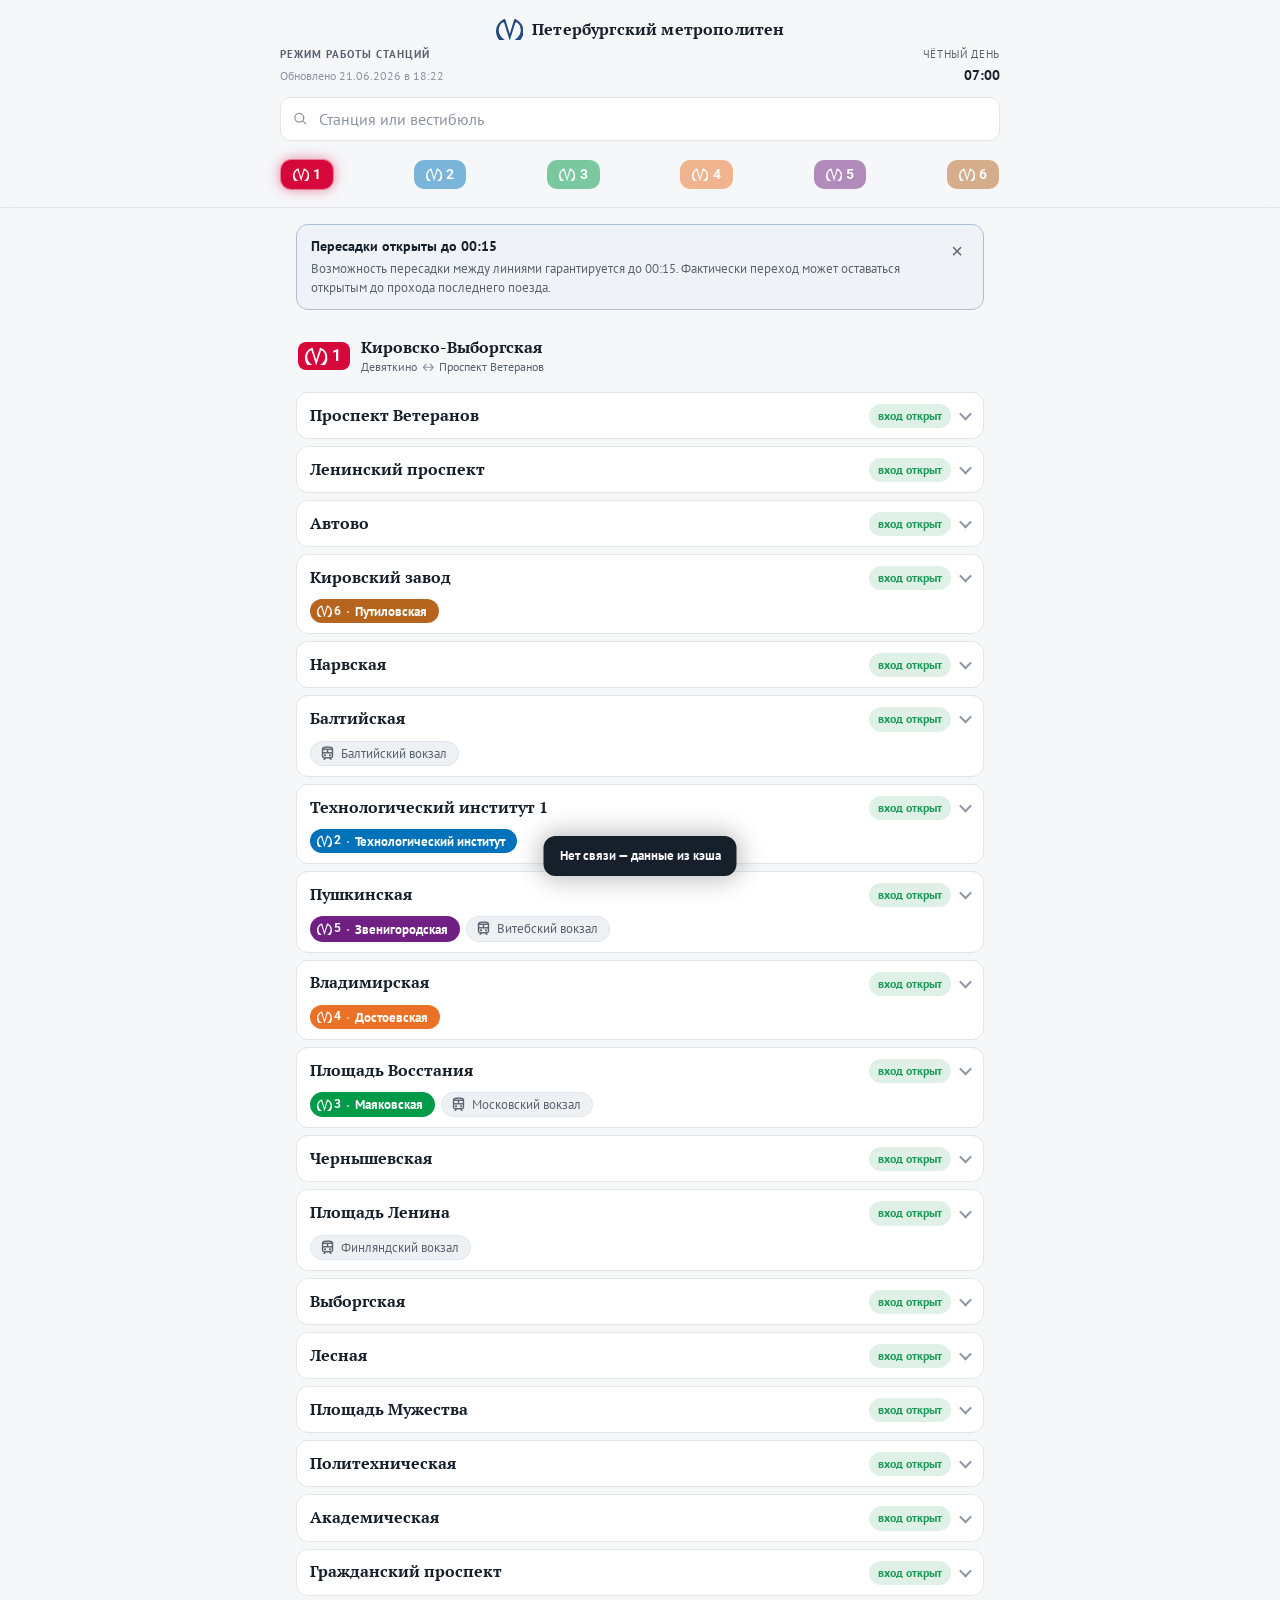
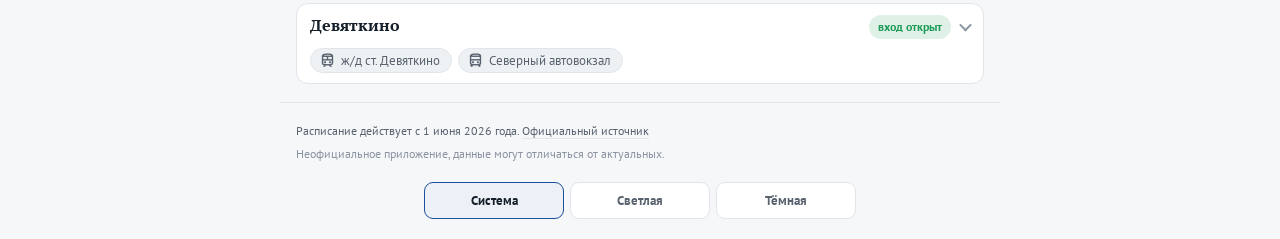
==== commit 657e2a8c: "more fixes" ====
--- a/index.html
+++ b/index.html
@@ -60,7 +60,7 @@
       <span class="tb-clock" id="clockTime">--:--</span>
     </div>
 
-    <nav class="tabs" id="tabs" role="tablist">
+    <nav class="tabs" id="tabs" role="tablist" hidden>
       <button class="tab" data-tab="stations" role="tab" aria-selected="true">Станции</button>
       <button class="tab" data-tab="route" role="tab" aria-selected="false">Маршрут</button>
     </nav>
